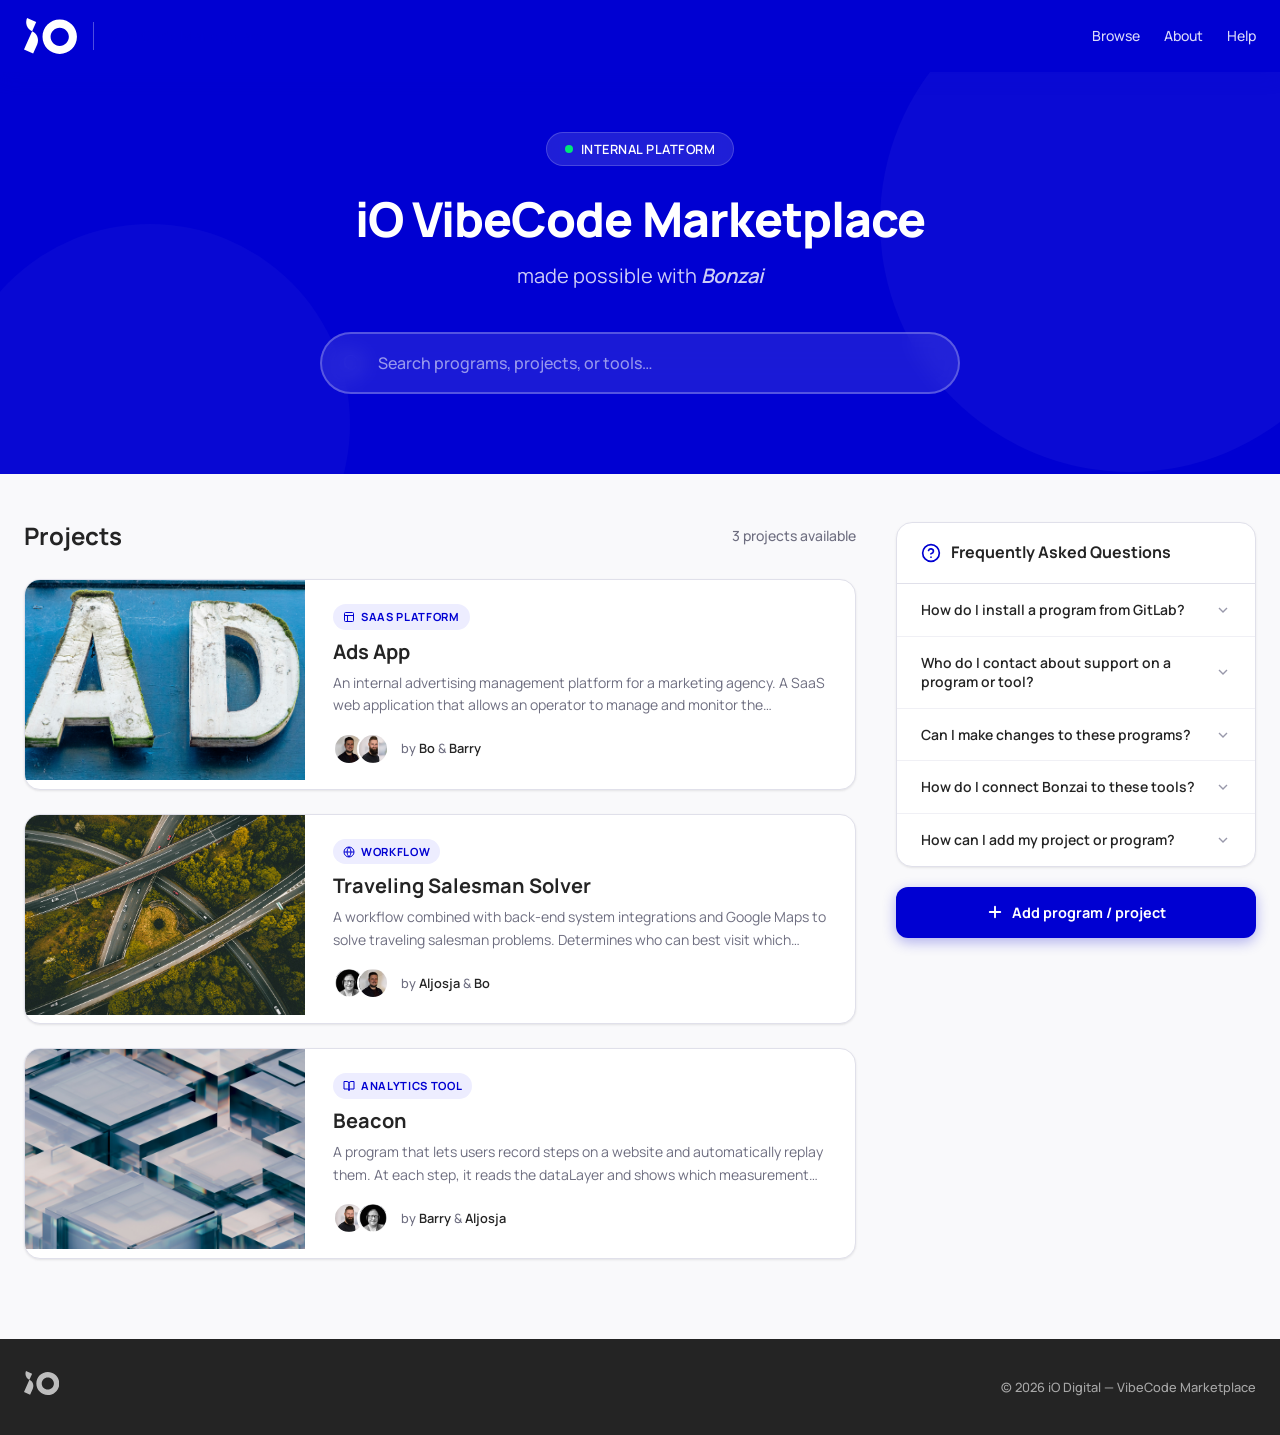
==== index.html @ 41b65e2f "Initial commit: iO VibeCode Marketplace static site Includes overview page (index.html), 3 detail pa" ====
<!DOCTYPE html>
<html lang="en">
<head>
    <meta charset="UTF-8">
    <meta name="viewport" content="width=device-width, initial-scale=1.0">
    <title>iO VibeCode Marketplace</title>
    <link rel="stylesheet" href="css/styles.css">
    <link rel="icon" type="image/svg+xml" href="brand assets/iO_Avatar.svg">
</head>
<body>

<!-- HEADER -->
<header class="site-header">
    <div class="container">
        <a href="index.html" class="header-logo">
            <svg xmlns="http://www.w3.org/2000/svg" viewBox="0 0 881 599" fill="#fff">
                <path d="M135.15,219.96h0L0,523.52l152.19,67.76,67.39-151.37c37.42-84.05-.38-182.53-84.43-219.96Z"/>
                <path d="M50.68,0c-37.42,84.05.38,182.53,84.43,219.96l67.76-152.19L50.68,0Z"/>
                <path d="M594.5,26c-158.22,0-286.5,128.27-286.5,286.5s128.28,286.5,286.5,286.5,286.5-128.27,286.5-286.5S752.73,26,594.5,26ZM594.5,464.51c-83.95,0-152.01-68.06-152.01-152.01s68.05-152.02,152.01-152.02,152.01,68.07,152.01,152.02-68.05,152.01-152.01,152.01Z"/>
            </svg>
            <span class="logo-divider"></span>
            <span class="logo-text">VibeCode Marketplace</span>
        </a>
        <nav class="header-nav">
            <a href="index.html">Browse</a>
            <a href="#">About</a>
            <a href="#">Help</a>
        </nav>
    </div>
</header>

<!-- HERO -->
<section class="hero">
    <div class="container">
        <div class="hero-badge">
            <span class="badge-dot"></span>
            Internal Platform
        </div>
        <h1>iO VibeCode Marketplace</h1>
        <p class="subtitle">made possible with <em>Bonzai</em></p>
        <div class="search-wrapper">
            <svg class="search-icon" viewBox="0 0 24 24" fill="none" stroke="currentColor" stroke-width="2" stroke-linecap="round" stroke-linejoin="round">
                <circle cx="11" cy="11" r="8"/>
                <line x1="21" y1="21" x2="16.65" y2="16.65"/>
            </svg>
            <input type="text" class="search-bar" id="searchInput" placeholder="Search programs, projects, or tools…">
        </div>
    </div>
</section>

<!-- MAIN CONTENT -->
<main class="main-content">
    <div class="container">
        <div class="content-layout">

            <!-- LEFT: Projects -->
            <div class="projects-area">
                <div class="section-header">
                    <h2>Projects</h2>
                    <span class="project-count">3 projects available</span>
                </div>

                <div class="projects-grid" id="projectsGrid">

                    <!-- Card 1: Ads App -->
                    <a href="ads-app.html" class="project-card" data-name="Ads App" data-desc="advertising management platform SaaS">
                        <div class="card-image">
                            <img src="Images/Headers/adds_app_header.jpg" alt="Ads App header">
                        </div>
                        <div class="card-body">
                            <span class="card-tag">
                                <svg viewBox="0 0 24 24" fill="none" stroke="currentColor" stroke-width="2" width="12" height="12"><rect x="3" y="3" width="18" height="18" rx="2"/><path d="M3 9h18"/><path d="M9 21V9"/></svg>
                                SaaS Platform
                            </span>
                            <h3 class="card-title">Ads App</h3>
                            <p class="card-description">An internal advertising management platform for a marketing agency. A SaaS web application that allows an operator to manage and monitor the advertising campaigns of multiple clients from a single console.</p>
                            <div class="card-creators">
                                <div class="avatar-stack">
                                    <img class="avatar" src="Images/Personen/Bo.png" alt="Bo">
                                    <img class="avatar" src="Images/Personen/Barry.png" alt="Barry">
                                </div>
                                <div class="creator-names">by <span>Bo</span> &amp; <span>Barry</span></div>
                            </div>
                        </div>
                    </a>

                    <!-- Card 2: Traveling Salesman Solver -->
                    <a href="traveling-salesman.html" class="project-card" data-name="Traveling Salesman Solver" data-desc="route optimization Google Maps workflow">
                        <div class="card-image">
                            <img src="Images/Headers/saleman_header.jpg" alt="Traveling Salesman header">
                        </div>
                        <div class="card-body">
                            <span class="card-tag">
                                <svg viewBox="0 0 24 24" fill="none" stroke="currentColor" stroke-width="2" width="12" height="12"><circle cx="12" cy="12" r="10"/><path d="M2 12h20"/><path d="M12 2a15.3 15.3 0 0 1 4 10 15.3 15.3 0 0 1-4 10 15.3 15.3 0 0 1-4-10 15.3 15.3 0 0 1 4-10z"/></svg>
                                Workflow
                            </span>
                            <h3 class="card-title">Traveling Salesman Solver</h3>
                            <p class="card-description">A workflow combined with back-end system integrations and Google Maps to solve traveling salesman problems. Determines who can best visit which location and when.</p>
                            <div class="card-creators">
                                <div class="avatar-stack">
                                    <img class="avatar" src="Images/Personen/aljosja.jpg" alt="Aljosja">
                                    <img class="avatar" src="Images/Personen/Bo.png" alt="Bo">
                                </div>
                                <div class="creator-names">by <span>Aljosja</span> &amp; <span>Bo</span></div>
                            </div>
                        </div>
                    </a>

                    <!-- Card 3: Beacon -->
                    <a href="beacon.html" class="project-card" data-name="Beacon" data-desc="website step recorder dataLayer inspection">
                        <div class="card-image">
                            <img src="Images/Headers/nat-Qerg85B7JDI-unsplash.jpg" alt="Beacon header">
                        </div>
                        <div class="card-body">
                            <span class="card-tag">
                                <svg viewBox="0 0 24 24" fill="none" stroke="currentColor" stroke-width="2" width="12" height="12"><path d="M2 3h6a4 4 0 0 1 4 4v14a3 3 0 0 0-3-3H2z"/><path d="M22 3h-6a4 4 0 0 0-4 4v14a3 3 0 0 1 3-3h7z"/></svg>
                                Analytics Tool
                            </span>
                            <h3 class="card-title">Beacon</h3>
                            <p class="card-description">A program that lets users record steps on a website and automatically replay them. At each step, it reads the dataLayer and shows which measurement points are detected.</p>
                            <div class="card-creators">
                                <div class="avatar-stack">
                                    <img class="avatar" src="Images/Personen/Barry.png" alt="Barry">
                                    <img class="avatar" src="Images/Personen/aljosja.jpg" alt="Aljosja">
                                </div>
                                <div class="creator-names">by <span>Barry</span> &amp; <span>Aljosja</span></div>
                            </div>
                        </div>
                    </a>

                </div>
            </div>


            <!-- RIGHT: FAQ Sidebar -->
            <aside class="sidebar">
                <div class="sidebar-card">
                    <div class="sidebar-header">
                        <svg class="faq-icon" viewBox="0 0 24 24" fill="none" stroke="currentColor" stroke-width="2" stroke-linecap="round" stroke-linejoin="round">
                            <circle cx="12" cy="12" r="10"/>
                            <path d="M9.09 9a3 3 0 0 1 5.83 1c0 2-3 3-3 3"/>
                            <line x1="12" y1="17" x2="12.01" y2="17"/>
                        </svg>
                        <h3>Frequently Asked Questions</h3>
                    </div>
                    <ul class="faq-list">
                        <li class="faq-item">
                            <button class="faq-question" onclick="this.parentElement.classList.toggle('open')">
                                How do I install a program from GitLab?
                                <svg class="chevron" viewBox="0 0 24 24" fill="none" stroke="currentColor" stroke-width="2"><polyline points="6 9 12 15 18 9"/></svg>
                            </button>
                            <div class="faq-answer"><div class="faq-answer-inner">Navigate to the project's GitLab repository using the link on its detail page. Follow the README instructions to clone the repo and install dependencies.</div></div>
                        </li>
                        <li class="faq-item">
                            <button class="faq-question" onclick="this.parentElement.classList.toggle('open')">
                                Who do I contact about support on a program or tool?
                                <svg class="chevron" viewBox="0 0 24 24" fill="none" stroke="currentColor" stroke-width="2"><polyline points="6 9 12 15 18 9"/></svg>
                            </button>
                            <div class="faq-answer"><div class="faq-answer-inner">Each project page has a "Contact &amp; Support" section with the name and email of the support person. Reach out to them directly.</div></div>
                        </li>
                        <li class="faq-item">
                            <button class="faq-question" onclick="this.parentElement.classList.toggle('open')">
                                Can I make changes to these programs?
                                <svg class="chevron" viewBox="0 0 24 24" fill="none" stroke="currentColor" stroke-width="2"><polyline points="6 9 12 15 18 9"/></svg>
                            </button>
                            <div class="faq-answer"><div class="faq-answer-inner">Yes! Fork the repository, make your changes, and submit a merge request. Coordinate with the project maintainer before making big modifications.</div></div>
                        </li>

                        <li class="faq-item">
                            <button class="faq-question" onclick="this.parentElement.classList.toggle('open')">
                                How do I connect Bonzai to these tools?
                                <svg class="chevron" viewBox="0 0 24 24" fill="none" stroke="currentColor" stroke-width="2"><polyline points="6 9 12 15 18 9"/></svg>
                            </button>
                            <div class="faq-answer"><div class="faq-answer-inner">Check the project's detail page for Bonzai integration instructions. Use the Bonzai API with your iO credentials — see the internal wiki for setup guides.</div></div>
                        </li>
                        <li class="faq-item">
                            <button class="faq-question" onclick="this.parentElement.classList.toggle('open')">
                                How can I add my project or program?
                                <svg class="chevron" viewBox="0 0 24 24" fill="none" stroke="currentColor" stroke-width="2"><polyline points="6 9 12 15 18 9"/></svg>
                            </button>
                            <div class="faq-answer"><div class="faq-answer-inner">Click the "Add program / project" button and fill out the submission form with a project name, description, header image, GitLab link, and contact info.</div></div>
                        </li>
                    </ul>
                </div>
                <div class="sidebar-cta">
                    <button class="btn-primary" onclick="openModal()">
                        <svg viewBox="0 0 24 24" fill="none" stroke="currentColor" stroke-width="2.5" stroke-linecap="round"><line x1="12" y1="5" x2="12" y2="19"/><line x1="5" y1="12" x2="19" y2="12"/></svg>
                        Add program / project
                    </button>
                </div>
            </aside>

        </div>
    </div>
</main>

<!-- ADD PROJECT MODAL -->
<div class="modal-overlay" id="addProjectModal">
    <div class="modal-container">
        <div class="modal-header">
            <h2>
                <svg viewBox="0 0 24 24" fill="none" stroke="currentColor" stroke-width="2" stroke-linecap="round"><line x1="12" y1="5" x2="12" y2="19"/><line x1="5" y1="12" x2="19" y2="12"/></svg>
                Add program / project
            </h2>
            <button class="modal-close" onclick="closeModal()">
                <svg viewBox="0 0 24 24" fill="none" stroke="currentColor" stroke-width="2"><line x1="18" y1="6" x2="6" y2="18"/><line x1="6" y1="6" x2="18" y2="18"/></svg>
            </button>
        </div>
        <div class="modal-body">
            <form id="addProjectForm" novalidate>
                <div class="form-group">
                    <label class="form-label" for="projectName">Program / project name <span class="required">*</span></label>
                    <input type="text" class="form-input" id="projectName" placeholder="e.g. Ads App" required>
                </div>
                <div class="form-group">
                    <label class="form-label" for="projectType">What describes your project best? <span class="required">*</span></label>
                    <select class="form-select" id="projectType" required>
                        <option value="" disabled selected>Select a category…</option>
                        <option value="software">Software</option>
                        <option value="workflow">Workflow</option>
                        <option value="autonomous-agent">Autonomous Agent</option>
                        <option value="browser-extension">Browser Extension</option>
                        <option value="api-integration">API / Integration</option>
                        <option value="data-pipeline">Data Pipeline</option>
                        <option value="dashboard">Dashboard / Reporting Tool</option>
                        <option value="devops-tool">DevOps Tool</option>
                        <option value="internal-library">Internal Library / SDK</option>
                        <option value="other">Other</option>
                    </select>
                </div>
                <div class="form-group">
                    <label class="form-label" for="bannerUrl">Banner image URL</label>
                    <input type="url" class="form-input" id="bannerUrl" placeholder="https://unsplash.com/photos/… or direct image URL" oninput="previewBanner(this.value)">
                    <span class="form-hint">Paste an Unsplash link or a direct image URL for your project header</span>
                    <div class="banner-preview" id="bannerPreview"><img id="bannerPreviewImg" src="" alt="Banner preview"></div>
                </div>
                <div class="form-group">
                    <label class="form-label" for="shortDesc">Short description <span class="required">*</span></label>
                    <textarea class="form-textarea" id="shortDesc" rows="3" placeholder="Briefly describe what your project does…" required></textarea>
                </div>
                <div class="form-group">
                    <label class="form-label" for="audience">Who is this for?</label>
                    <textarea class="form-textarea" id="audience" rows="2" placeholder="Describe the target audience or team…"></textarea>
                </div>
                <div class="form-group">
                    <label class="form-label" for="dependencies">Dependencies &amp; Requirements</label>
                    <textarea class="form-textarea" id="dependencies" rows="2" placeholder="e.g. Node.js 18+, Docker, Google Ads API key…"></textarea>
                </div>
                <div class="form-row">
                    <div class="form-group">
                        <label class="form-label" for="contactName">Contact person <span class="required">*</span></label>
                        <input type="text" class="form-input" id="contactName" placeholder="Full name" required>
                    </div>
                    <div class="form-group">
                        <label class="form-label" for="contactEmail">Contact email <span class="required">*</span></label>
                        <input type="email" class="form-input" id="contactEmail" placeholder="name@iodigital.com" required>
                    </div>
                </div>
                <div class="form-group">
                    <label class="form-label" for="gitlabUrl">Link to GitLab</label>
                    <input type="url" class="form-input" id="gitlabUrl" placeholder="https://gitlab.io.nl/…">
                </div>
                <div class="form-group">
                    <label class="form-label">Project folder (.zip)</label>
                    <div class="file-upload-area" id="fileUploadArea">
                        <svg class="upload-icon" viewBox="0 0 24 24" fill="none" stroke="currentColor" stroke-width="2"><path d="M21 15v4a2 2 0 0 1-2 2H5a2 2 0 0 1-2-2v-4"/><polyline points="17 8 12 3 7 8"/><line x1="12" y1="3" x2="12" y2="15"/></svg>
                        <div class="upload-text"><span>Click to upload</span> or drag and drop</div>
                        <div class="file-name" id="fileName"></div>
                        <input type="file" accept=".zip" id="projectZip" onchange="handleFileSelect(this)">
                    </div>
                    <span class="form-hint">Upload a .zip archive of your project files</span>
                </div>
                <div class="form-footer">
                    <button type="button" class="btn-secondary" onclick="closeModal()">Cancel</button>
                    <button type="submit" class="btn-primary btn-submit">
                        <svg viewBox="0 0 24 24" fill="none" stroke="currentColor" stroke-width="2.5" width="18" height="18"><polyline points="20 6 9 17 4 12"/></svg>
                        Submit project
                    </button>
                </div>
            </form>
            <div class="form-success" id="formSuccess">
                <div class="success-icon">
                    <svg viewBox="0 0 24 24" fill="none" stroke="currentColor" stroke-width="2"><polyline points="20 6 9 17 4 12"/></svg>
                </div>
                <h3>Project submitted!</h3>
                <p>Your project has been received and will be reviewed by the marketplace admins. You'll receive a confirmation email shortly.</p>
            </div>
        </div>
    </div>
</div>

<!-- FOOTER -->
<footer class="site-footer">
    <div class="container">
        <div class="footer-logo">
            <svg xmlns="http://www.w3.org/2000/svg" viewBox="0 0 881 599" fill="#fff">
                <path d="M135.15,219.96h0L0,523.52l152.19,67.76,67.39-151.37c37.42-84.05-.38-182.53-84.43-219.96Z"/>
                <path d="M50.68,0c-37.42,84.05.38,182.53,84.43,219.96l67.76-152.19L50.68,0Z"/>
                <path d="M594.5,26c-158.22,0-286.5,128.27-286.5,286.5s128.28,286.5,286.5,286.5,286.5-128.27,286.5-286.5S752.73,26,594.5,26ZM594.5,464.51c-83.95,0-152.01-68.06-152.01-152.01s68.05-152.02,152.01-152.02,152.01,68.07,152.01,152.02-68.05,152.01-152.01,152.01Z"/>
            </svg>
        </div>
        <span class="footer-text">&copy; 2026 iO Digital — VibeCode Marketplace</span>
    </div>
</footer>

<script>
/* Search filter */
document.getElementById('searchInput').addEventListener('input', function() {
    var q = this.value.toLowerCase().trim();
    var cards = document.querySelectorAll('.project-card');
    var v = 0;
    cards.forEach(function(c) {
        var match = !q || c.textContent.toLowerCase().includes(q);
        c.style.display = match ? '' : 'none';
        if (match) v++;
    });
    document.querySelector('.project-count').textContent = v + ' project' + (v !== 1 ? 's' : '') + ' available';
});

/* Modal */
var modal = document.getElementById('addProjectModal');
var form = document.getElementById('addProjectForm');
var success = document.getElementById('formSuccess');

function openModal() {
    modal.classList.add('active');
    document.body.style.overflow = 'hidden';
    form.style.display = '';
    success.classList.remove('visible');
    form.reset();
    document.getElementById('bannerPreview').classList.remove('visible');
    document.getElementById('fileName').textContent = '';
    document.getElementById('fileUploadArea').classList.remove('has-file');
    document.querySelectorAll('.invalid').forEach(function(el) { el.classList.remove('invalid'); });
}

function closeModal() {
    modal.classList.remove('active');
    document.body.style.overflow = '';
}

/* Close on backdrop click */
modal.addEventListener('click', function(e) {
    if (e.target === modal) closeModal();
});

/* Close on Escape */
document.addEventListener('keydown', function(e) {
    if (e.key === 'Escape' && modal.classList.contains('active')) closeModal();
});

/* Banner preview */
function previewBanner(url) {
    var preview = document.getElementById('bannerPreview');
    var img = document.getElementById('bannerPreviewImg');
    if (url && (url.startsWith('http://') || url.startsWith('https://'))) {
        img.src = url;
        img.onload = function() { preview.classList.add('visible'); };
        img.onerror = function() { preview.classList.remove('visible'); };
    } else {
        preview.classList.remove('visible');
    }
}

/* File upload */
function handleFileSelect(input) {
    var area = document.getElementById('fileUploadArea');
    var nameEl = document.getElementById('fileName');
    if (input.files && input.files[0]) {
        area.classList.add('has-file');
        nameEl.textContent = input.files[0].name;
    } else {
        area.classList.remove('has-file');
        nameEl.textContent = '';
    }
}

/* Form submit */
form.addEventListener('submit', function(e) {
    e.preventDefault();
    var required = form.querySelectorAll('[required]');
    var valid = true;
    required.forEach(function(el) {
        el.classList.remove('invalid');
        if (!el.value.trim()) { el.classList.add('invalid'); valid = false; }
    });
    if (!valid) {
        form.querySelector('.invalid').focus();
        return;
    }
    form.style.display = 'none';
    success.classList.add('visible');
});
</script>
</body>
</html>
---- css/styles.css ----
/* ============================================
   iO VibeCode Marketplace — Shared Styles
   Brand: iO digital
   Font: Manrope (Google Fonts CDN)
   Colors: #0000d2 (blue), #242424 (black),
           #e1cfbf (beige), #ffffff (white)
   ============================================ */

@import url('https://fonts.googleapis.com/css2?family=Manrope:wght@300;400;500;600;700;800&display=swap');

:root {
    --io-blue: #0000d2;
    --io-blue-dark: #0000a3;
    --io-blue-light: #ededff;
    --io-black: #242424;
    --io-beige: #e1cfbf;
    --io-white: #ffffff;
    --io-gray-50: #f9f9fb;
    --io-gray-100: #f0f0f5;
    --io-gray-200: #e0e0ea;
    --io-gray-300: #c8c8d4;
    --io-gray-400: #9898aa;
    --io-gray-500: #6e6e80;
    --io-gray-600: #4a4a5a;
    --radius-sm: 8px;
    --radius-md: 12px;
    --radius-lg: 16px;
    --radius-xl: 24px;
    --shadow-sm: 0 1px 3px rgba(0,0,0,.06), 0 1px 2px rgba(0,0,0,.04);
    --shadow-md: 0 4px 12px rgba(0,0,0,.08);
    --shadow-lg: 0 10px 30px rgba(0,0,0,.1);
    --shadow-xl: 0 20px 50px rgba(0,0,0,.12);
    --transition: .25s cubic-bezier(.4,0,.2,1);
}

*,*::before,*::after { box-sizing: border-box; margin: 0; padding: 0; }
html { font-size: 16px; scroll-behavior: smooth; }
body {
    font-family: 'Manrope', system-ui, -apple-system, sans-serif;
    color: var(--io-black);
    background: var(--io-gray-50);
    line-height: 1.6;
    -webkit-font-smoothing: antialiased;
}
a { color: var(--io-blue); text-decoration: none; transition: color var(--transition); }
a:hover { color: var(--io-blue-dark); }
img { max-width: 100%; height: auto; display: block; }
h1,h2,h3,h4,h5,h6 { line-height: 1.2; font-weight: 700; }
.container { max-width: 1320px; margin: 0 auto; padding: 0 24px; }

/* HEADER */
.site-header { background: var(--io-blue); color: var(--io-white); position: sticky; top: 0; z-index: 100; box-shadow: 0 2px 20px rgba(0,0,210,.2); }
.site-header .container { display: flex; align-items: center; justify-content: space-between; height: 72px; }
.header-logo { display: flex; align-items: center; gap: 16px; }
.header-logo svg { height: 36px; width: auto; }
.header-logo .logo-divider { width: 1px; height: 28px; background: rgba(255,255,255,.3); }
.header-logo .logo-text { font-size: .875rem; font-weight: 600; letter-spacing: .02em; opacity: .9; }
.header-nav { display: flex; align-items: center; gap: 24px; }
.header-nav a { color: var(--io-white); font-size: .875rem; font-weight: 500; opacity: .85; transition: opacity var(--transition); }
.header-nav a:hover { opacity: 1; color: var(--io-white); }

/* HERO */
.hero { background: var(--io-blue); color: var(--io-white); padding: 60px 0 80px; position: relative; overflow: hidden; }
.hero::before { content:''; position: absolute; top:-100px; right:-100px; width:500px; height:500px; border-radius:50%; background:rgba(255,255,255,.04); pointer-events:none; }
.hero::after { content:''; position: absolute; bottom:-150px; left:-50px; width:400px; height:400px; border-radius:50%; background:rgba(255,255,255,.03); pointer-events:none; }
.hero .container { position: relative; z-index: 1; text-align: center; }
.hero-badge { display:inline-flex; align-items:center; gap:8px; background:rgba(255,255,255,.12); border:1px solid rgba(255,255,255,.18); border-radius:100px; padding:6px 18px; font-size:.8rem; font-weight:600; letter-spacing:.04em; text-transform:uppercase; margin-bottom:24px; backdrop-filter:blur(8px); }
.hero-badge .badge-dot { width:8px; height:8px; border-radius:50%; background:#00e676; animation:pulse-dot 2s infinite; }
@keyframes pulse-dot { 0%,100%{opacity:1;} 50%{opacity:.4;} }
.hero h1 { font-size: 3rem; font-weight: 800; letter-spacing: -.02em; margin-bottom: 12px; }
.hero .subtitle { font-size: 1.25rem; font-weight: 400; opacity: .8; margin-bottom: 40px; }
.hero .subtitle em { font-style: italic; font-weight: 600; opacity: 1; }

/* SEARCH */
.search-wrapper { max-width: 640px; margin: 0 auto; position: relative; }
.search-bar { width:100%; padding:18px 24px 18px 56px; border:2px solid rgba(255,255,255,.25); border-radius:100px; background:rgba(255,255,255,.1); backdrop-filter:blur(12px); color:var(--io-white); font-family:inherit; font-size:1rem; font-weight:500; outline:none; transition:all var(--transition); }
.search-bar::placeholder { color: rgba(255,255,255,.55); }
.search-bar:focus { background:rgba(255,255,255,.18); border-color:rgba(255,255,255,.5); box-shadow:0 0 0 4px rgba(255,255,255,.1); }
.search-icon { position:absolute; left:22px; top:50%; transform:translateY(-50%); width:20px; height:20px; color:rgba(255,255,255,.55); pointer-events:none; }

/* MAIN LAYOUT */
.main-content { padding: 48px 0 80px; }
.content-layout { display: grid; grid-template-columns: 1fr 360px; gap: 40px; align-items: start; }
.section-header { display:flex; align-items:center; justify-content:space-between; margin-bottom:28px; }
.section-header h2 { font-size:1.5rem; font-weight:700; color:var(--io-black); }
.section-header .project-count { font-size:.875rem; color:var(--io-gray-500); font-weight:500; }


/* PROJECT CARDS */
.projects-grid { display: grid; grid-template-columns: 1fr; gap: 24px; }
.project-card { background:var(--io-white); border-radius:var(--radius-lg); overflow:hidden; box-shadow:var(--shadow-sm); border:1px solid var(--io-gray-200); transition:all var(--transition); display:flex; flex-direction:row; cursor:pointer; text-decoration:none; color:inherit; }
.project-card:hover { box-shadow:var(--shadow-lg); transform:translateY(-3px); border-color:var(--io-blue); color:inherit; }
.project-card .card-image { width:280px; min-width:280px; height:200px; overflow:hidden; flex-shrink:0; }
.project-card .card-image img { width:100%; height:100%; object-fit:cover; transition:transform .4s ease; }
.project-card:hover .card-image img { transform:scale(1.05); }
.project-card .card-body { padding:24px 28px; display:flex; flex-direction:column; justify-content:center; flex:1; min-width:0; }
.project-card .card-tag { display:inline-flex; align-items:center; gap:6px; font-size:.7rem; font-weight:700; text-transform:uppercase; letter-spacing:.06em; color:var(--io-blue); background:var(--io-blue-light); padding:4px 10px; border-radius:100px; width:fit-content; margin-bottom:10px; }
.project-card .card-title { font-size:1.25rem; font-weight:700; margin-bottom:8px; color:var(--io-black); }
.project-card .card-description { font-size:.875rem; color:var(--io-gray-500); line-height:1.6; margin-bottom:16px; display:-webkit-box; -webkit-line-clamp:2; -webkit-box-orient:vertical; overflow:hidden; }
.project-card .card-creators { display:flex; align-items:center; gap:12px; margin-top:auto; }
.card-creators .avatar-stack { display:flex; align-items:center; }
.card-creators .avatar-stack .avatar { width:32px; height:32px; border-radius:50%; border:2px solid var(--io-white); object-fit:cover; margin-left:-8px; }
.card-creators .avatar-stack .avatar:first-child { margin-left:0; }
.card-creators .creator-names { font-size:.8rem; color:var(--io-gray-500); font-weight:500; }
.card-creators .creator-names span { color:var(--io-black); font-weight:600; }

/* FAQ SIDEBAR */
.sidebar { position: sticky; top: 96px; }
.sidebar-card { background:var(--io-white); border-radius:var(--radius-lg); border:1px solid var(--io-gray-200); box-shadow:var(--shadow-sm); overflow:hidden; }
.sidebar-card .sidebar-header { padding:20px 24px; border-bottom:1px solid var(--io-gray-200); display:flex; align-items:center; gap:10px; }
.sidebar-card .sidebar-header h3 { font-size:1rem; font-weight:700; color:var(--io-black); }
.sidebar-card .sidebar-header .faq-icon { width:20px; height:20px; color:var(--io-blue); }
.faq-list { list-style: none; }
.faq-item { border-bottom: 1px solid var(--io-gray-100); }
.faq-item:last-child { border-bottom: none; }
.faq-question { width:100%; background:none; border:none; padding:16px 24px; text-align:left; cursor:pointer; font-family:inherit; font-size:.875rem; font-weight:600; color:var(--io-black); display:flex; align-items:center; justify-content:space-between; gap:12px; transition:background var(--transition); line-height:1.4; }
.faq-question:hover { background: var(--io-gray-50); }
.faq-question .chevron { width:16px; height:16px; flex-shrink:0; transition:transform var(--transition); color:var(--io-gray-400); }
.faq-item.open .faq-question .chevron { transform:rotate(180deg); color:var(--io-blue); }
.faq-answer { max-height:0; overflow:hidden; transition:max-height .35s ease, padding .35s ease; }
.faq-item.open .faq-answer { max-height:300px; }
.faq-answer-inner { padding:0 24px 16px; font-size:.825rem; line-height:1.7; color:var(--io-gray-500); }

/* CTA BUTTON */
.sidebar-cta { margin-top: 20px; }
.btn-primary { display:inline-flex; align-items:center; justify-content:center; gap:8px; width:100%; padding:16px 24px; background:var(--io-blue); color:var(--io-white); border:none; border-radius:var(--radius-md); font-family:inherit; font-size:.9rem; font-weight:700; cursor:pointer; transition:all var(--transition); box-shadow:0 4px 14px rgba(0,0,210,.3); }
.btn-primary:hover { background:var(--io-blue-dark); transform:translateY(-2px); box-shadow:0 6px 20px rgba(0,0,210,.4); color:var(--io-white); }
.btn-primary svg { width:18px; height:18px; }


/* DETAIL HERO */
.detail-hero { position:relative; height:380px; overflow:hidden; }
.detail-hero img { width:100%; height:100%; object-fit:cover; }
.detail-hero .hero-overlay { position:absolute; inset:0; background:linear-gradient(to top, rgba(0,0,0,.65) 0%, rgba(0,0,0,.1) 50%, transparent 100%); }
.detail-hero .hero-content { position:absolute; bottom:0; left:0; right:0; padding:40px 0; }
.detail-hero .breadcrumb { display:flex; align-items:center; gap:8px; font-size:.825rem; color:rgba(255,255,255,.7); margin-bottom:16px; }
.detail-hero .breadcrumb a { color:rgba(255,255,255,.7); transition:color var(--transition); }
.detail-hero .breadcrumb a:hover { color:var(--io-white); }
.detail-hero .breadcrumb .sep { font-size:.7rem; }
.detail-hero h1 { font-size:2.75rem; font-weight:800; color:var(--io-white); letter-spacing:-.02em; }

/* DETAIL CONTENT */
.detail-content { padding: 48px 0 80px; }
.detail-layout { display:grid; grid-template-columns:1fr 340px; gap:48px; align-items:start; }
.creators-section { display:flex; align-items:center; gap:20px; margin-bottom:36px; padding-bottom:28px; border-bottom:1px solid var(--io-gray-200); flex-wrap:wrap; }
.creators-label { font-size:.8rem; font-weight:700; text-transform:uppercase; letter-spacing:.06em; color:var(--io-gray-400); }
.creators-list { display:flex; align-items:center; gap:16px; flex-wrap:wrap; }
.creator-chip { display:flex; align-items:center; gap:10px; background:var(--io-gray-50); border:1px solid var(--io-gray-200); border-radius:100px; padding:6px 16px 6px 6px; }
.creator-chip img { width:36px; height:36px; border-radius:50%; object-fit:cover; }
.creator-chip .creator-name { font-size:.875rem; font-weight:600; color:var(--io-black); }

/* DESCRIPTION */
.description-section { margin-bottom: 36px; }
.description-section h2 { font-size:1.25rem; font-weight:700; color:var(--io-black); margin-bottom:16px; padding-bottom:10px; border-bottom:2px solid var(--io-blue); display:inline-block; }
.description-section p { font-size:.95rem; line-height:1.8; color:var(--io-gray-600); margin-bottom:16px; }
.description-section h3 { font-size:1rem; font-weight:700; color:var(--io-black); margin-top:28px; margin-bottom:12px; }
.description-section ul { list-style:none; padding:0; }
.description-section ul li { position:relative; padding-left:24px; margin-bottom:8px; font-size:.9rem; color:var(--io-gray-600); line-height:1.6; }
.description-section ul li::before { content:''; position:absolute; left:0; top:10px; width:8px; height:8px; border-radius:50%; background:var(--io-blue); }

/* DETAIL SIDEBAR */
.detail-sidebar .info-card { background:var(--io-white); border-radius:var(--radius-lg); border:1px solid var(--io-gray-200); box-shadow:var(--shadow-sm); padding:28px; margin-bottom:24px; }
.info-card h3 { font-size:1rem; font-weight:700; color:var(--io-black); margin-bottom:20px; display:flex; align-items:center; gap:8px; }
.info-card h3 svg { width:18px; height:18px; color:var(--io-blue); }
.link-list { list-style: none; }
.link-list li { margin-bottom: 12px; }
.link-list li:last-child { margin-bottom: 0; }
.link-list a { display:flex; align-items:center; gap:10px; padding:12px 16px; background:var(--io-gray-50); border:1px solid var(--io-gray-200); border-radius:var(--radius-sm); font-size:.875rem; font-weight:600; color:var(--io-black); transition:all var(--transition); }
.link-list a:hover { border-color:var(--io-blue); background:var(--io-blue-light); color:var(--io-blue); }
.link-list a svg { width:18px; height:18px; color:var(--io-blue); flex-shrink:0; }

/* CONTACT CARD */
.contact-card { display:flex; align-items:center; gap:16px; padding:16px; background:var(--io-gray-50); border:1px solid var(--io-gray-200); border-radius:var(--radius-md); }
.contact-card img { width:48px; height:48px; border-radius:50%; object-fit:cover; }
.contact-info .contact-name { font-size:.875rem; font-weight:700; color:var(--io-black); }
.contact-info .contact-role { font-size:.75rem; color:var(--io-gray-400); margin-bottom:4px; }
.contact-info .contact-email { font-size:.8rem; font-weight:600; color:var(--io-blue); }

/* FOOTER */
.site-footer { background:var(--io-black); color:rgba(255,255,255,.6); padding:32px 0; }
.site-footer .container { display:flex; align-items:center; justify-content:space-between; }
.footer-logo svg { height:24px; width:auto; opacity:.7; }
.footer-text { font-size:.8rem; font-weight:500; }

/* BACK LINK */
.back-link { display:inline-flex; align-items:center; gap:8px; font-size:.875rem; font-weight:600; color:var(--io-blue); margin-bottom:24px; transition:gap var(--transition); }
.back-link:hover { gap:12px; }
.back-link svg { width:16px; height:16px; }

/* MODAL OVERLAY */
.modal-overlay { display:none; position:fixed; inset:0; z-index:1000; background:rgba(0,0,0,.5); backdrop-filter:blur(4px); align-items:center; justify-content:center; padding:24px; }
.modal-overlay.active { display:flex; }
.modal-container { background:var(--io-white); border-radius:var(--radius-lg); box-shadow:var(--shadow-xl); width:100%; max-width:640px; max-height:calc(100vh - 48px); display:flex; flex-direction:column; animation:modalIn .3s ease; }
@keyframes modalIn { from{opacity:0;transform:translateY(20px) scale(.97);} to{opacity:1;transform:translateY(0) scale(1);} }
.modal-header { display:flex; align-items:center; justify-content:space-between; padding:24px 28px 20px; border-bottom:1px solid var(--io-gray-200); flex-shrink:0; }
.modal-header h2 { font-size:1.25rem; font-weight:700; color:var(--io-black); display:flex; align-items:center; gap:10px; }
.modal-header h2 svg { width:22px; height:22px; color:var(--io-blue); }
.modal-close { width:36px; height:36px; border:none; background:var(--io-gray-50); border-radius:50%; cursor:pointer; display:flex; align-items:center; justify-content:center; transition:all var(--transition); color:var(--io-gray-500); }
.modal-close:hover { background:var(--io-gray-200); color:var(--io-black); }
.modal-close svg { width:18px; height:18px; }
.modal-body { padding:28px; overflow-y:auto; flex:1; }
.modal-body::-webkit-scrollbar { width:6px; }
.modal-body::-webkit-scrollbar-thumb { background:var(--io-gray-300); border-radius:3px; }

/* FORM */
.form-group { margin-bottom:22px; }
.form-group:last-of-type { margin-bottom:28px; }
.form-label { display:block; font-size:.825rem; font-weight:700; color:var(--io-black); margin-bottom:6px; }
.form-label .required { color:#e53935; margin-left:2px; }
.form-hint { display:block; font-size:.75rem; color:var(--io-gray-400); margin-top:4px; font-weight:500; }
.form-input, .form-select, .form-textarea { width:100%; padding:12px 16px; border:1.5px solid var(--io-gray-200); border-radius:var(--radius-sm); background:var(--io-white); font-family:inherit; font-size:.875rem; font-weight:500; color:var(--io-black); transition:all var(--transition); outline:none; }
.form-input:focus, .form-select:focus, .form-textarea:focus { border-color:var(--io-blue); box-shadow:0 0 0 3px rgba(0,0,210,.1); }
.form-input::placeholder, .form-textarea::placeholder { color:var(--io-gray-400); }
.form-input.invalid, .form-select.invalid, .form-textarea.invalid { border-color:#e53935; box-shadow:0 0 0 3px rgba(229,57,53,.1); }
.form-select { appearance:none; background-image:url("data:image/svg+xml,%3Csvg xmlns='http://www.w3.org/2000/svg' width='16' height='16' viewBox='0 0 24 24' fill='none' stroke='%239898aa' stroke-width='2'%3E%3Cpolyline points='6 9 12 15 18 9'/%3E%3C/svg%3E"); background-repeat:no-repeat; background-position:right 14px center; padding-right:40px; cursor:pointer; }
.form-textarea { resize:vertical; min-height:80px; line-height:1.6; }
.form-row { display:grid; grid-template-columns:1fr 1fr; gap:16px; }

/* FILE UPLOAD */
.file-upload-area { position:relative; border:2px dashed var(--io-gray-300); border-radius:var(--radius-sm); padding:24px; text-align:center; cursor:pointer; transition:all var(--transition); background:var(--io-gray-50); }
.file-upload-area:hover { border-color:var(--io-blue); background:var(--io-blue-light); }
.file-upload-area.has-file { border-color:var(--io-blue); border-style:solid; background:var(--io-blue-light); }
.file-upload-area input[type="file"] { position:absolute; inset:0; opacity:0; cursor:pointer; }
.file-upload-area .upload-icon { width:28px; height:28px; color:var(--io-gray-400); margin:0 auto 8px; }
.file-upload-area.has-file .upload-icon { color:var(--io-blue); }
.file-upload-area .upload-text { font-size:.825rem; font-weight:600; color:var(--io-gray-500); }
.file-upload-area .upload-text span { color:var(--io-blue); }
.file-upload-area .file-name { font-size:.8rem; font-weight:600; color:var(--io-blue); margin-top:6px; }

/* BANNER PREVIEW */
.banner-preview { margin-top:8px; border-radius:var(--radius-sm); overflow:hidden; height:100px; background:var(--io-gray-100); display:none; border:1px solid var(--io-gray-200); }
.banner-preview.visible { display:block; }
.banner-preview img { width:100%; height:100%; object-fit:cover; }

/* FORM FOOTER */
.form-footer { display:flex; align-items:center; gap:12px; padding-top:8px; }
.btn-secondary { display:inline-flex; align-items:center; justify-content:center; padding:14px 24px; background:var(--io-gray-50); color:var(--io-gray-600); border:1.5px solid var(--io-gray-200); border-radius:var(--radius-md); font-family:inherit; font-size:.875rem; font-weight:600; cursor:pointer; transition:all var(--transition); }
.btn-secondary:hover { background:var(--io-gray-100); border-color:var(--io-gray-300); }
.btn-submit { flex:1; }

/* SUCCESS STATE */
.form-success { display:none; text-align:center; padding:40px 28px; }
.form-success.visible { display:block; }
.form-success .success-icon { width:56px; height:56px; background:var(--io-blue-light); border-radius:50%; display:flex; align-items:center; justify-content:center; margin:0 auto 20px; }
.form-success .success-icon svg { width:28px; height:28px; color:var(--io-blue); }
.form-success h3 { font-size:1.25rem; font-weight:700; color:var(--io-black); margin-bottom:8px; }
.form-success p { font-size:.875rem; color:var(--io-gray-500); line-height:1.6; }

/* RESPONSIVE */
@media (max-width:1024px) {
    .content-layout { grid-template-columns:1fr; }
    .sidebar { position:static; }
    .detail-layout { grid-template-columns:1fr; }
}
@media (max-width:768px) {
    .hero h1 { font-size:2rem; }
    .hero .subtitle { font-size:1rem; }
    .project-card { flex-direction:column; }
    .project-card .card-image { width:100%; min-width:unset; height:180px; }
    .detail-hero { height:260px; }
    .detail-hero h1 { font-size:1.75rem; }
    .site-header .container { flex-wrap:wrap; height:auto; padding-top:12px; padding-bottom:12px; gap:8px; }
    .modal-overlay { padding:0; }
    .modal-container { max-width:100%; max-height:100vh; border-radius:0; }
    .form-row { grid-template-columns:1fr; }
}
@media (max-width:480px) {
    .hero h1 { font-size:1.6rem; }
    .search-bar { padding:14px 18px 14px 48px; font-size:.9rem; }
}
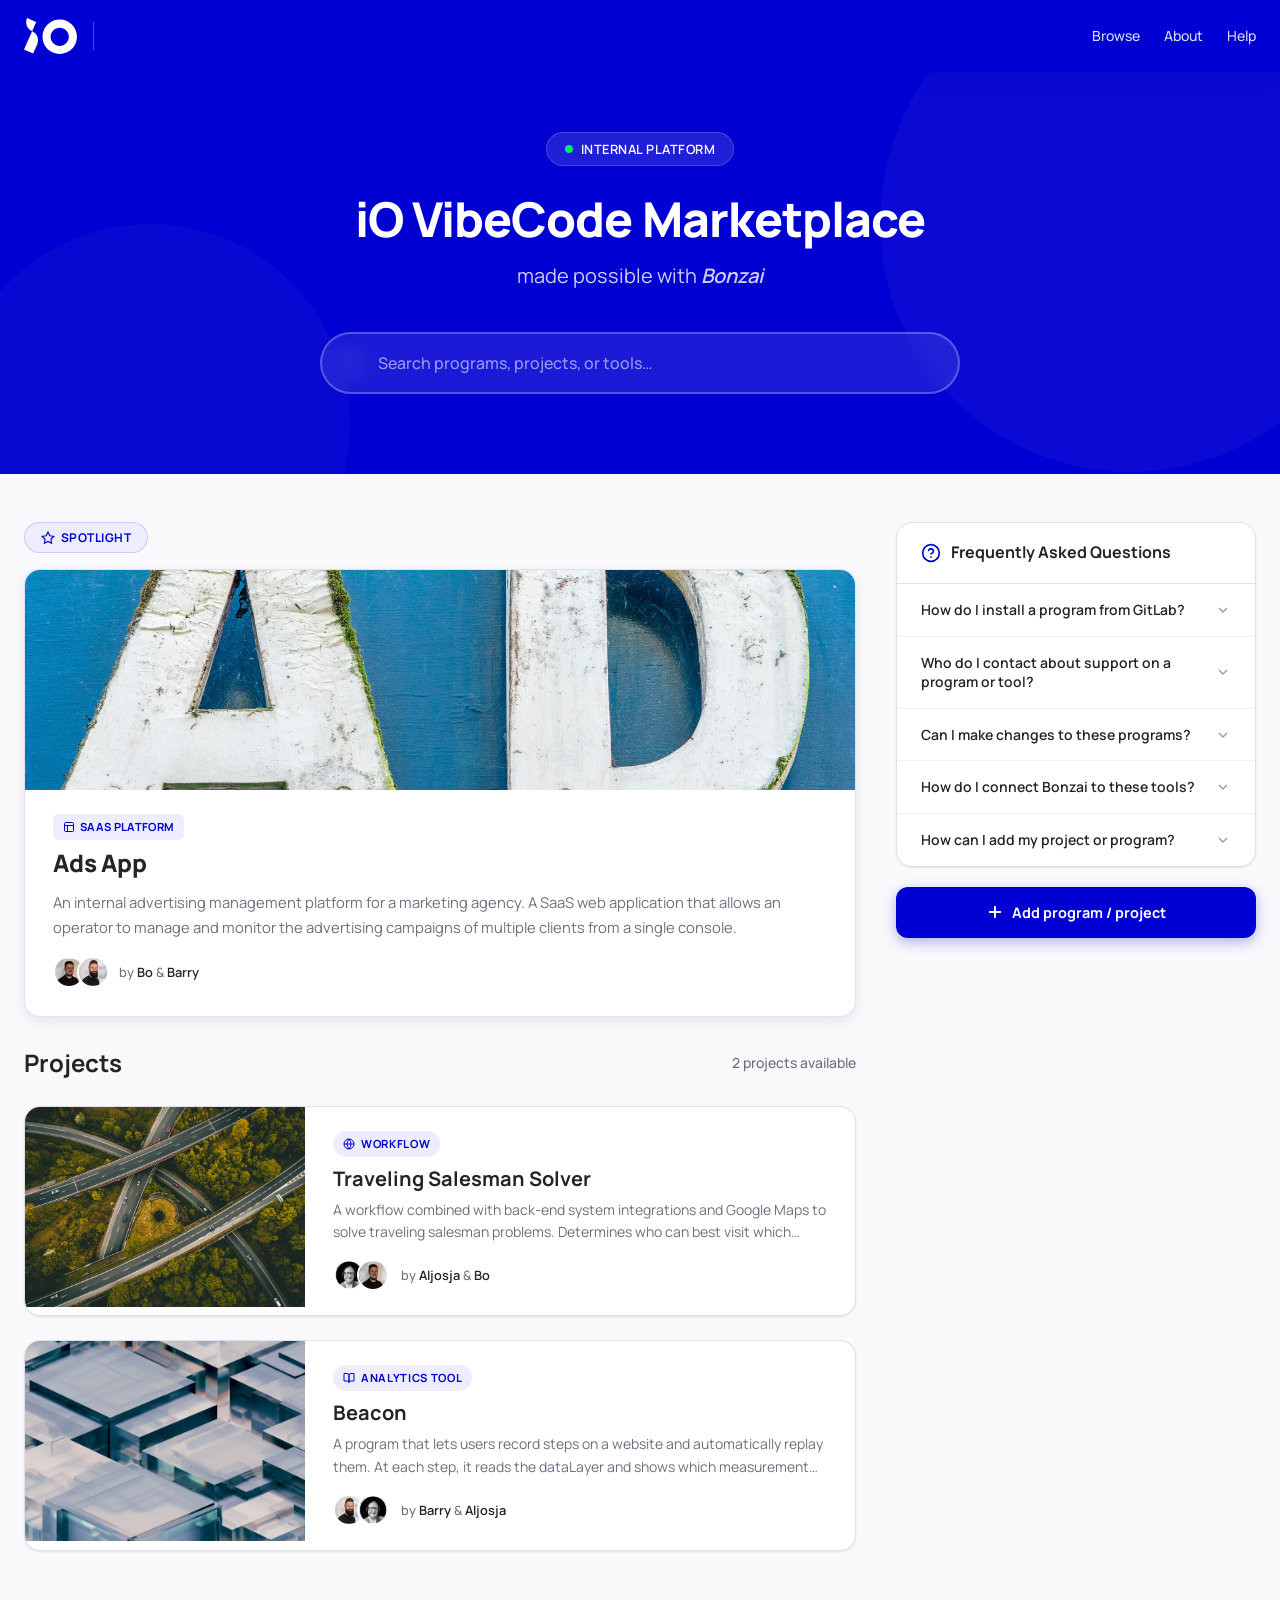
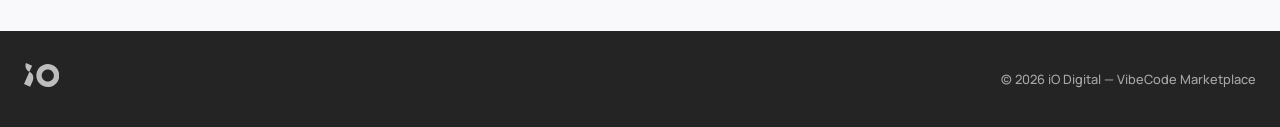
==== commit 19431c22: "Add Spotlight section featuring Ads App on index page" ====
--- a/index.html
+++ b/index.html
@@ -55,25 +55,26 @@
 
             <!-- LEFT: Projects -->
             <div class="projects-area">
-                <div class="section-header">
-                    <h2>Projects</h2>
-                    <span class="project-count">3 projects available</span>
-                </div>
-
-                <div class="projects-grid" id="projectsGrid">
-
-                    <!-- Card 1: Ads App -->
-                    <a href="ads-app.html" class="project-card" data-name="Ads App" data-desc="advertising management platform SaaS">
-                        <div class="card-image">
+
+                <!-- Spotlight -->
+                <div class="spotlight-section">
+                    <div class="spotlight-header">
+                        <span class="spotlight-badge">
+                            <svg viewBox="0 0 24 24" fill="none" stroke="currentColor" stroke-width="2" width="14" height="14"><polygon points="12 2 15.09 8.26 22 9.27 17 14.14 18.18 21.02 12 17.77 5.82 21.02 7 14.14 2 9.27 8.91 8.26 12 2"/></svg>
+                            Spotlight
+                        </span>
+                    </div>
+                    <a href="ads-app.html" class="spotlight-card project-card" data-name="Ads App" data-desc="advertising management platform SaaS">
+                        <div class="spotlight-image">
                             <img src="Images/Headers/adds_app_header.jpg" alt="Ads App header">
                         </div>
-                        <div class="card-body">
+                        <div class="spotlight-body">
                             <span class="card-tag">
                                 <svg viewBox="0 0 24 24" fill="none" stroke="currentColor" stroke-width="2" width="12" height="12"><rect x="3" y="3" width="18" height="18" rx="2"/><path d="M3 9h18"/><path d="M9 21V9"/></svg>
                                 SaaS Platform
                             </span>
-                            <h3 class="card-title">Ads App</h3>
-                            <p class="card-description">An internal advertising management platform for a marketing agency. A SaaS web application that allows an operator to manage and monitor the advertising campaigns of multiple clients from a single console.</p>
+                            <h3 class="spotlight-title">Ads App</h3>
+                            <p class="spotlight-description">An internal advertising management platform for a marketing agency. A SaaS web application that allows an operator to manage and monitor the advertising campaigns of multiple clients from a single console.</p>
                             <div class="card-creators">
                                 <div class="avatar-stack">
                                     <img class="avatar" src="Images/Personen/Bo.png" alt="Bo">
@@ -83,8 +84,16 @@
                             </div>
                         </div>
                     </a>
-
-                    <!-- Card 2: Traveling Salesman Solver -->
+                </div>
+
+                <div class="section-header">
+                    <h2>Projects</h2>
+                    <span class="project-count">2 projects available</span>
+                </div>
+
+                <div class="projects-grid" id="projectsGrid">
+
+                    <!-- Card 1: Traveling Salesman Solver -->
                     <a href="traveling-salesman.html" class="project-card" data-name="Traveling Salesman Solver" data-desc="route optimization Google Maps workflow">
                         <div class="card-image">
                             <img src="Images/Headers/saleman_header.jpg" alt="Traveling Salesman header">
@@ -307,13 +316,19 @@
 /* Search filter */
 document.getElementById('searchInput').addEventListener('input', function() {
     var q = this.value.toLowerCase().trim();
-    var cards = document.querySelectorAll('.project-card');
+    var cards = document.querySelectorAll('.projects-grid .project-card');
+    var spotlight = document.querySelector('.spotlight-section');
     var v = 0;
     cards.forEach(function(c) {
         var match = !q || c.textContent.toLowerCase().includes(q);
         c.style.display = match ? '' : 'none';
         if (match) v++;
     });
+    /* Show/hide spotlight based on search */
+    if (spotlight) {
+        var smatch = !q || spotlight.textContent.toLowerCase().includes(q);
+        spotlight.style.display = smatch ? '' : 'none';
+    }
     document.querySelector('.project-count').textContent = v + ' project' + (v !== 1 ? 's' : '') + ' available';
 });
 
--- a/css/styles.css
+++ b/css/styles.css
@@ -246,6 +246,22 @@
 .form-success h3 { font-size:1.25rem; font-weight:700; color:var(--io-black); margin-bottom:8px; }
 .form-success p { font-size:.875rem; color:var(--io-gray-500); line-height:1.6; }
 
+/* SPOTLIGHT */
+.spotlight-section { margin-bottom:32px; }
+.spotlight-header { margin-bottom:16px; }
+.spotlight-badge { display:inline-flex; align-items:center; gap:6px; background:var(--io-blue-light); color:var(--io-blue); border:1px solid rgba(0,0,210,.15); border-radius:100px; padding:5px 16px; font-size:.75rem; font-weight:700; letter-spacing:.04em; text-transform:uppercase; }
+.spotlight-badge svg { flex-shrink:0; }
+.spotlight-card.spotlight-card { display:block; background:var(--io-white); border-radius:var(--radius-lg); overflow:hidden; box-shadow:var(--shadow-md); border:1.5px solid rgba(0,0,210,.12); transition:all var(--transition); text-decoration:none; color:inherit; cursor:pointer; }
+.spotlight-card.spotlight-card:hover { transform:translateY(-4px); box-shadow:var(--shadow-xl); border-color:rgba(0,0,210,.25); }
+.spotlight-image { width:100%; height:220px; overflow:hidden; }
+.spotlight-image img { width:100%; height:100%; object-fit:cover; transition:transform var(--transition); }
+.spotlight-card:hover .spotlight-image img { transform:scale(1.03); }
+.spotlight-body { padding:24px 28px 28px; }
+.spotlight-title { font-size:1.5rem; font-weight:800; color:var(--io-black); margin:8px 0 12px; letter-spacing:-.01em; }
+.spotlight-description { font-size:.925rem; color:var(--io-gray-500); line-height:1.7; margin-bottom:16px; }
+.spotlight-card .card-tag { display:inline-flex; align-items:center; gap:5px; background:var(--io-blue-light); color:var(--io-blue); padding:4px 10px; border-radius:6px; font-size:.7rem; font-weight:700; text-transform:uppercase; letter-spacing:.03em; width:fit-content; margin-bottom:0; }
+.spotlight-card .card-creators { display:flex; align-items:center; gap:10px; }
+
 /* RESPONSIVE */
 @media (max-width:1024px) {
     .content-layout { grid-template-columns:1fr; }
@@ -255,6 +271,10 @@
 @media (max-width:768px) {
     .hero h1 { font-size:2rem; }
     .hero .subtitle { font-size:1rem; }
+    .spotlight-image { height:180px; }
+    .spotlight-title { font-size:1.25rem; }
+    .spotlight-description { font-size:.85rem; }
+    .spotlight-body { padding:20px 20px 24px; }
     .project-card { flex-direction:column; }
     .project-card .card-image { width:100%; min-width:unset; height:180px; }
     .detail-hero { height:260px; }
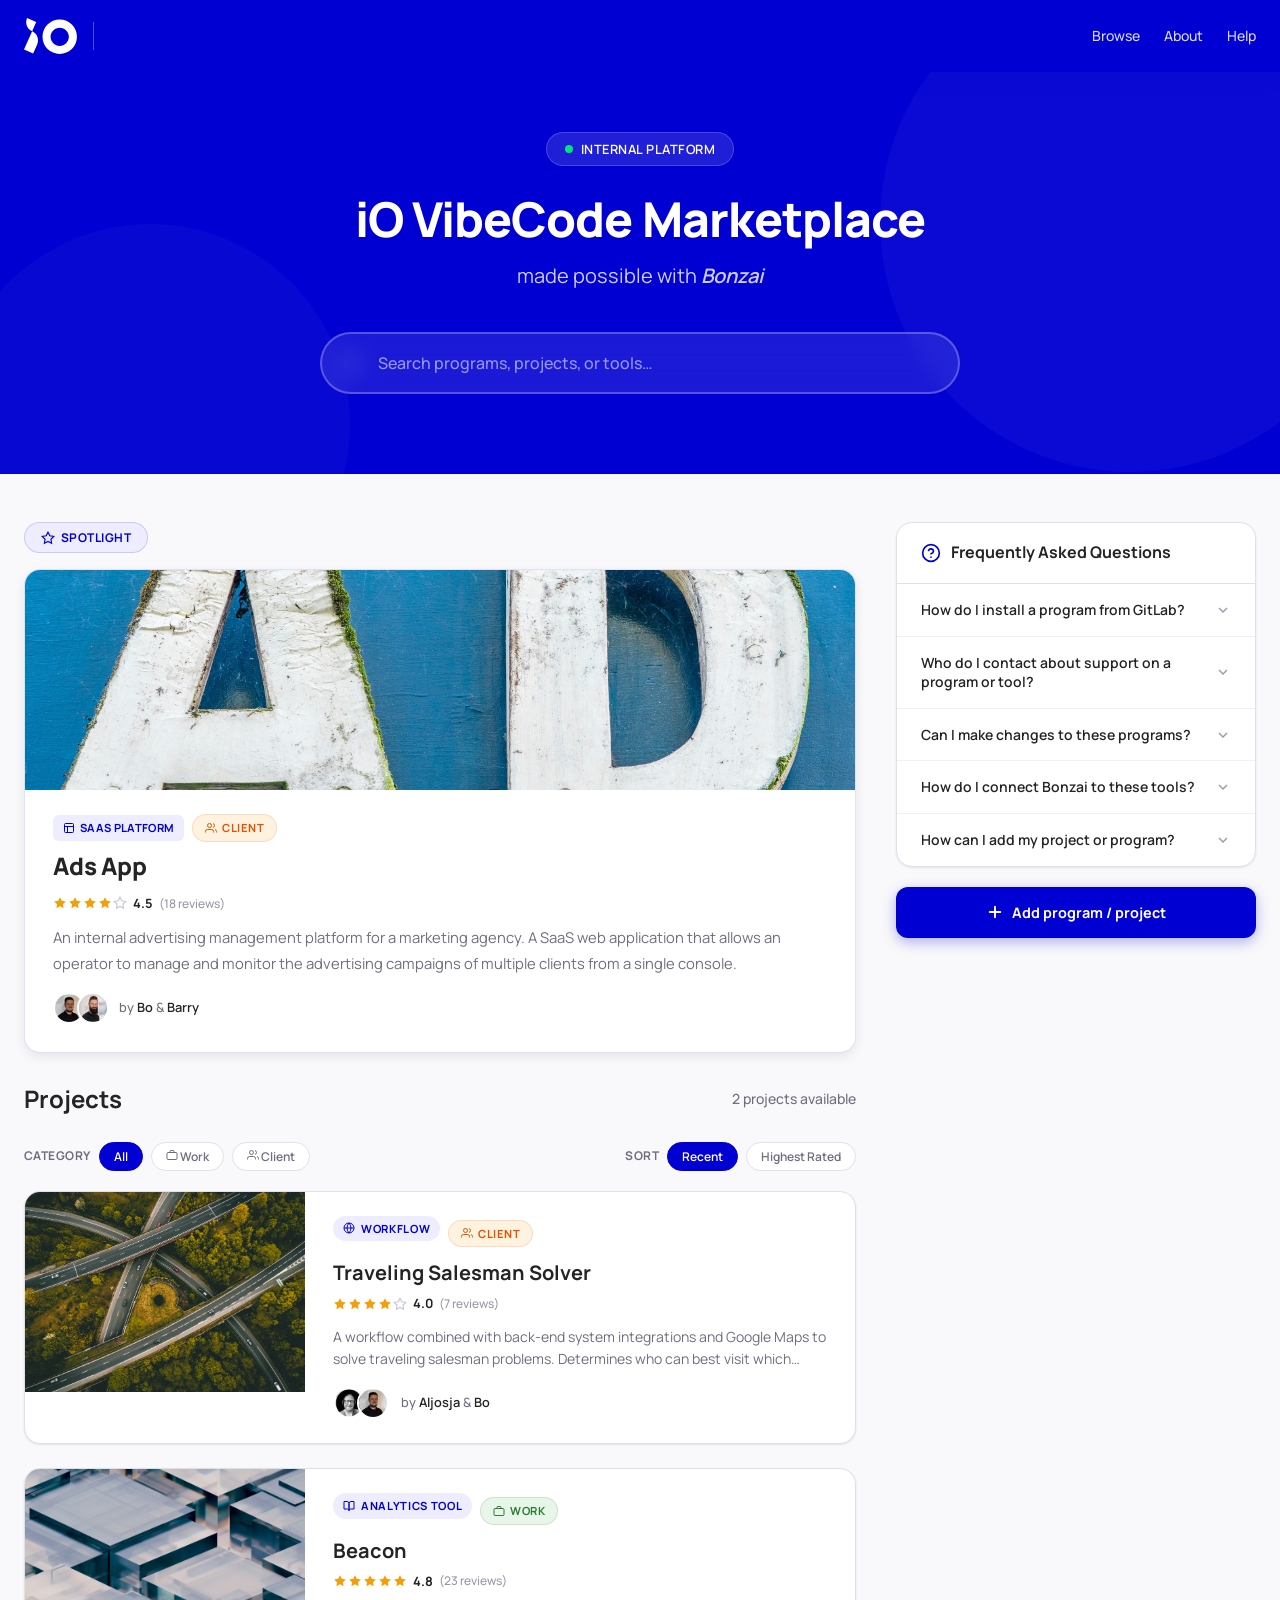
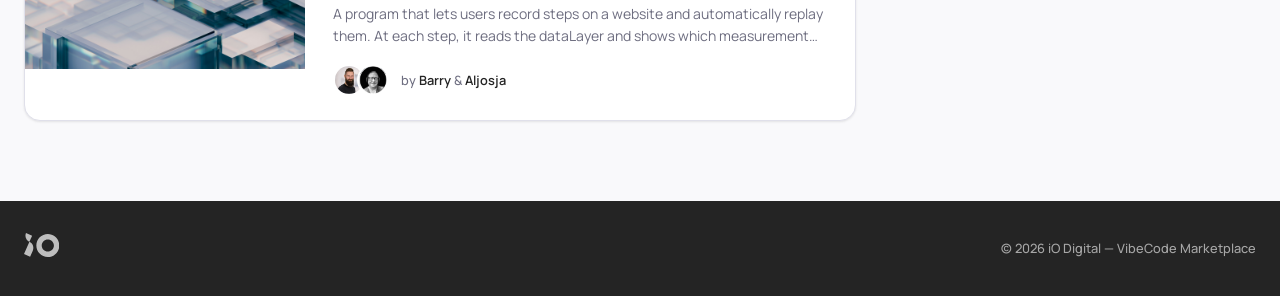
==== commit b260b0cb: "Update with feedback_loop" ====
--- a/index.html
+++ b/index.html
@@ -64,16 +64,33 @@
                             Spotlight
                         </span>
                     </div>
-                    <a href="ads-app.html" class="spotlight-card project-card" data-name="Ads App" data-desc="advertising management platform SaaS">
+                    <a href="ads-app.html" class="spotlight-card project-card" data-name="Ads App" data-desc="advertising management platform SaaS" data-category="client" data-rating="4.5" data-date="2026-06-15">
                         <div class="spotlight-image">
                             <img src="Images/Headers/adds_app_header.jpg" alt="Ads App header">
                         </div>
                         <div class="spotlight-body">
-                            <span class="card-tag">
-                                <svg viewBox="0 0 24 24" fill="none" stroke="currentColor" stroke-width="2" width="12" height="12"><rect x="3" y="3" width="18" height="18" rx="2"/><path d="M3 9h18"/><path d="M9 21V9"/></svg>
-                                SaaS Platform
-                            </span>
+                            <div class="card-tags-row">
+                                <span class="card-tag">
+                                    <svg viewBox="0 0 24 24" fill="none" stroke="currentColor" stroke-width="2" width="12" height="12"><rect x="3" y="3" width="18" height="18" rx="2"/><path d="M3 9h18"/><path d="M9 21V9"/></svg>
+                                    SaaS Platform
+                                </span>
+                                <span class="category-badge badge-client">
+                                    <svg viewBox="0 0 24 24" fill="none" stroke="currentColor" stroke-width="2"><path d="M17 21v-2a4 4 0 0 0-4-4H5a4 4 0 0 0-4 4v2"/><circle cx="9" cy="7" r="4"/><path d="M23 21v-2a4 4 0 0 0-3-3.87"/><path d="M16 3.13a4 4 0 0 1 0 7.75"/></svg>
+                                    Client
+                                </span>
+                            </div>
                             <h3 class="spotlight-title">Ads App</h3>
+                            <div class="card-rating">
+                                <div class="stars">
+                                    <svg viewBox="0 0 24 24" class="star-filled"><polygon points="12 2 15.09 8.26 22 9.27 17 14.14 18.18 21.02 12 17.77 5.82 21.02 7 14.14 2 9.27 8.91 8.26 12 2"/></svg>
+                                    <svg viewBox="0 0 24 24" class="star-filled"><polygon points="12 2 15.09 8.26 22 9.27 17 14.14 18.18 21.02 12 17.77 5.82 21.02 7 14.14 2 9.27 8.91 8.26 12 2"/></svg>
+                                    <svg viewBox="0 0 24 24" class="star-filled"><polygon points="12 2 15.09 8.26 22 9.27 17 14.14 18.18 21.02 12 17.77 5.82 21.02 7 14.14 2 9.27 8.91 8.26 12 2"/></svg>
+                                    <svg viewBox="0 0 24 24" class="star-filled"><polygon points="12 2 15.09 8.26 22 9.27 17 14.14 18.18 21.02 12 17.77 5.82 21.02 7 14.14 2 9.27 8.91 8.26 12 2"/></svg>
+                                    <svg viewBox="0 0 24 24" class="star-empty"><polygon points="12 2 15.09 8.26 22 9.27 17 14.14 18.18 21.02 12 17.77 5.82 21.02 7 14.14 2 9.27 8.91 8.26 12 2" stroke="currentColor" stroke-width="2" fill="none"/></svg>
+                                </div>
+                                <span class="rating-score">4.5</span>
+                                <span class="rating-count">(18 reviews)</span>
+                            </div>
                             <p class="spotlight-description">An internal advertising management platform for a marketing agency. A SaaS web application that allows an operator to manage and monitor the advertising campaigns of multiple clients from a single console.</p>
                             <div class="card-creators">
                                 <div class="avatar-stack">
@@ -91,19 +108,56 @@
                     <span class="project-count">2 projects available</span>
                 </div>
 
+                <div class="controls-bar">
+                    <div class="filter-group">
+                        <label>Category</label>
+                        <button class="pill-btn active" data-filter="all">All</button>
+                        <button class="pill-btn" data-filter="work">
+                            <svg viewBox="0 0 24 24" fill="none" stroke="currentColor" stroke-width="2" width="12" height="12"><rect x="2" y="7" width="20" height="14" rx="2"/><path d="M16 7V5a2 2 0 0 0-2-2h-4a2 2 0 0 0-2 2v2"/></svg>
+                            Work
+                        </button>
+                        <button class="pill-btn" data-filter="client">
+                            <svg viewBox="0 0 24 24" fill="none" stroke="currentColor" stroke-width="2" width="12" height="12"><path d="M17 21v-2a4 4 0 0 0-4-4H5a4 4 0 0 0-4 4v2"/><circle cx="9" cy="7" r="4"/><path d="M23 21v-2a4 4 0 0 0-3-3.87"/><path d="M16 3.13a4 4 0 0 1 0 7.75"/></svg>
+                            Client
+                        </button>
+                    </div>
+                    <div class="sort-group">
+                        <label>Sort</label>
+                        <button class="pill-btn active" data-sort="recent">Recent</button>
+                        <button class="pill-btn" data-sort="rating">Highest Rated</button>
+                    </div>
+                </div>
+
                 <div class="projects-grid" id="projectsGrid">
 
                     <!-- Card 1: Traveling Salesman Solver -->
-                    <a href="traveling-salesman.html" class="project-card" data-name="Traveling Salesman Solver" data-desc="route optimization Google Maps workflow">
+                    <a href="traveling-salesman.html" class="project-card" data-name="Traveling Salesman Solver" data-desc="route optimization Google Maps workflow" data-category="client" data-rating="4.0" data-date="2026-05-20">
                         <div class="card-image">
                             <img src="Images/Headers/saleman_header.jpg" alt="Traveling Salesman header">
                         </div>
                         <div class="card-body">
-                            <span class="card-tag">
-                                <svg viewBox="0 0 24 24" fill="none" stroke="currentColor" stroke-width="2" width="12" height="12"><circle cx="12" cy="12" r="10"/><path d="M2 12h20"/><path d="M12 2a15.3 15.3 0 0 1 4 10 15.3 15.3 0 0 1-4 10 15.3 15.3 0 0 1-4-10 15.3 15.3 0 0 1 4-10z"/></svg>
-                                Workflow
-                            </span>
+                            <div class="card-tags-row">
+                                <span class="card-tag">
+                                    <svg viewBox="0 0 24 24" fill="none" stroke="currentColor" stroke-width="2" width="12" height="12"><circle cx="12" cy="12" r="10"/><path d="M2 12h20"/><path d="M12 2a15.3 15.3 0 0 1 4 10 15.3 15.3 0 0 1-4 10 15.3 15.3 0 0 1-4-10 15.3 15.3 0 0 1 4-10z"/></svg>
+                                    Workflow
+                                </span>
+                                <span class="category-badge badge-client">
+                                    <svg viewBox="0 0 24 24" fill="none" stroke="currentColor" stroke-width="2"><path d="M17 21v-2a4 4 0 0 0-4-4H5a4 4 0 0 0-4 4v2"/><circle cx="9" cy="7" r="4"/><path d="M23 21v-2a4 4 0 0 0-3-3.87"/><path d="M16 3.13a4 4 0 0 1 0 7.75"/></svg>
+                                    Client
+                                </span>
+                            </div>
                             <h3 class="card-title">Traveling Salesman Solver</h3>
+                            <div class="card-rating">
+                                <div class="stars">
+                                    <svg viewBox="0 0 24 24" class="star-filled"><polygon points="12 2 15.09 8.26 22 9.27 17 14.14 18.18 21.02 12 17.77 5.82 21.02 7 14.14 2 9.27 8.91 8.26 12 2"/></svg>
+                                    <svg viewBox="0 0 24 24" class="star-filled"><polygon points="12 2 15.09 8.26 22 9.27 17 14.14 18.18 21.02 12 17.77 5.82 21.02 7 14.14 2 9.27 8.91 8.26 12 2"/></svg>
+                                    <svg viewBox="0 0 24 24" class="star-filled"><polygon points="12 2 15.09 8.26 22 9.27 17 14.14 18.18 21.02 12 17.77 5.82 21.02 7 14.14 2 9.27 8.91 8.26 12 2"/></svg>
+                                    <svg viewBox="0 0 24 24" class="star-filled"><polygon points="12 2 15.09 8.26 22 9.27 17 14.14 18.18 21.02 12 17.77 5.82 21.02 7 14.14 2 9.27 8.91 8.26 12 2"/></svg>
+                                    <svg viewBox="0 0 24 24" class="star-empty"><polygon points="12 2 15.09 8.26 22 9.27 17 14.14 18.18 21.02 12 17.77 5.82 21.02 7 14.14 2 9.27 8.91 8.26 12 2" stroke="currentColor" stroke-width="2" fill="none"/></svg>
+                                </div>
+                                <span class="rating-score">4.0</span>
+                                <span class="rating-count">(7 reviews)</span>
+                            </div>
                             <p class="card-description">A workflow combined with back-end system integrations and Google Maps to solve traveling salesman problems. Determines who can best visit which location and when.</p>
                             <div class="card-creators">
                                 <div class="avatar-stack">
@@ -116,16 +170,33 @@
                     </a>
 
                     <!-- Card 3: Beacon -->
-                    <a href="beacon.html" class="project-card" data-name="Beacon" data-desc="website step recorder dataLayer inspection">
+                    <a href="beacon.html" class="project-card" data-name="Beacon" data-desc="website step recorder dataLayer inspection" data-category="work" data-rating="4.8" data-date="2026-07-02">
                         <div class="card-image">
                             <img src="Images/Headers/nat-Qerg85B7JDI-unsplash.jpg" alt="Beacon header">
                         </div>
                         <div class="card-body">
-                            <span class="card-tag">
-                                <svg viewBox="0 0 24 24" fill="none" stroke="currentColor" stroke-width="2" width="12" height="12"><path d="M2 3h6a4 4 0 0 1 4 4v14a3 3 0 0 0-3-3H2z"/><path d="M22 3h-6a4 4 0 0 0-4 4v14a3 3 0 0 1 3-3h7z"/></svg>
-                                Analytics Tool
-                            </span>
+                            <div class="card-tags-row">
+                                <span class="card-tag">
+                                    <svg viewBox="0 0 24 24" fill="none" stroke="currentColor" stroke-width="2" width="12" height="12"><path d="M2 3h6a4 4 0 0 1 4 4v14a3 3 0 0 0-3-3H2z"/><path d="M22 3h-6a4 4 0 0 0-4 4v14a3 3 0 0 1 3-3h7z"/></svg>
+                                    Analytics Tool
+                                </span>
+                                <span class="category-badge badge-work">
+                                    <svg viewBox="0 0 24 24" fill="none" stroke="currentColor" stroke-width="2"><rect x="2" y="7" width="20" height="14" rx="2"/><path d="M16 7V5a2 2 0 0 0-2-2h-4a2 2 0 0 0-2 2v2"/></svg>
+                                    Work
+                                </span>
+                            </div>
                             <h3 class="card-title">Beacon</h3>
+                            <div class="card-rating">
+                                <div class="stars">
+                                    <svg viewBox="0 0 24 24" class="star-filled"><polygon points="12 2 15.09 8.26 22 9.27 17 14.14 18.18 21.02 12 17.77 5.82 21.02 7 14.14 2 9.27 8.91 8.26 12 2"/></svg>
+                                    <svg viewBox="0 0 24 24" class="star-filled"><polygon points="12 2 15.09 8.26 22 9.27 17 14.14 18.18 21.02 12 17.77 5.82 21.02 7 14.14 2 9.27 8.91 8.26 12 2"/></svg>
+                                    <svg viewBox="0 0 24 24" class="star-filled"><polygon points="12 2 15.09 8.26 22 9.27 17 14.14 18.18 21.02 12 17.77 5.82 21.02 7 14.14 2 9.27 8.91 8.26 12 2"/></svg>
+                                    <svg viewBox="0 0 24 24" class="star-filled"><polygon points="12 2 15.09 8.26 22 9.27 17 14.14 18.18 21.02 12 17.77 5.82 21.02 7 14.14 2 9.27 8.91 8.26 12 2"/></svg>
+                                    <svg viewBox="0 0 24 24" class="star-filled"><polygon points="12 2 15.09 8.26 22 9.27 17 14.14 18.18 21.02 12 17.77 5.82 21.02 7 14.14 2 9.27 8.91 8.26 12 2"/></svg>
+                                </div>
+                                <span class="rating-score">4.8</span>
+                                <span class="rating-count">(23 reviews)</span>
+                            </div>
                             <p class="card-description">A program that lets users record steps on a website and automatically replay them. At each step, it reads the dataLayer and shows which measurement points are detected.</p>
                             <div class="card-creators">
                                 <div class="avatar-stack">
@@ -313,23 +384,66 @@
 </footer>
 
 <script>
-/* Search filter */
-document.getElementById('searchInput').addEventListener('input', function() {
-    var q = this.value.toLowerCase().trim();
-    var cards = document.querySelectorAll('.projects-grid .project-card');
+/* ---- Filter / Sort / Search combined logic ---- */
+var activeFilter = 'all';
+var activeSort = 'recent';
+
+function applyFilters() {
+    var q = document.getElementById('searchInput').value.toLowerCase().trim();
+    var grid = document.getElementById('projectsGrid');
+    var cards = Array.from(grid.querySelectorAll('.project-card'));
     var spotlight = document.querySelector('.spotlight-section');
+    var spotlightCard = spotlight ? spotlight.querySelector('.project-card') : null;
     var v = 0;
+
+    /* Sort cards in DOM */
+    if (activeSort === 'rating') {
+        cards.sort(function(a, b) { return parseFloat(b.dataset.rating) - parseFloat(a.dataset.rating); });
+    } else {
+        cards.sort(function(a, b) { return b.dataset.date.localeCompare(a.dataset.date); });
+    }
+    cards.forEach(function(c) { grid.appendChild(c); });
+
+    /* Filter & search */
     cards.forEach(function(c) {
-        var match = !q || c.textContent.toLowerCase().includes(q);
-        c.style.display = match ? '' : 'none';
-        if (match) v++;
+        var catMatch = activeFilter === 'all' || c.dataset.category === activeFilter;
+        var searchMatch = !q || c.textContent.toLowerCase().includes(q);
+        var show = catMatch && searchMatch;
+        c.style.display = show ? '' : 'none';
+        if (show) v++;
     });
-    /* Show/hide spotlight based on search */
-    if (spotlight) {
-        var smatch = !q || spotlight.textContent.toLowerCase().includes(q);
-        spotlight.style.display = smatch ? '' : 'none';
+
+    /* Spotlight */
+    if (spotlight && spotlightCard) {
+        var sCat = activeFilter === 'all' || spotlightCard.dataset.category === activeFilter;
+        var sSearch = !q || spotlight.textContent.toLowerCase().includes(q);
+        spotlight.style.display = (sCat && sSearch) ? '' : 'none';
     }
+
     document.querySelector('.project-count').textContent = v + ' project' + (v !== 1 ? 's' : '') + ' available';
+}
+
+/* Search input */
+document.getElementById('searchInput').addEventListener('input', applyFilters);
+
+/* Category filter buttons */
+document.querySelectorAll('[data-filter]').forEach(function(btn) {
+    btn.addEventListener('click', function() {
+        document.querySelectorAll('[data-filter]').forEach(function(b) { b.classList.remove('active'); });
+        btn.classList.add('active');
+        activeFilter = btn.dataset.filter;
+        applyFilters();
+    });
+});
+
+/* Sort buttons */
+document.querySelectorAll('[data-sort]').forEach(function(btn) {
+    btn.addEventListener('click', function() {
+        document.querySelectorAll('[data-sort]').forEach(function(b) { b.classList.remove('active'); });
+        btn.classList.add('active');
+        activeSort = btn.dataset.sort;
+        applyFilters();
+    });
 });
 
 /* Modal */
--- a/css/styles.css
+++ b/css/styles.css
@@ -246,6 +246,75 @@
 .form-success h3 { font-size:1.25rem; font-weight:700; color:var(--io-black); margin-bottom:8px; }
 .form-success p { font-size:.875rem; color:var(--io-gray-500); line-height:1.6; }
 
+/* CATEGORY BADGES */
+.category-badge { display:inline-flex; align-items:center; gap:5px; padding:4px 12px; border-radius:100px; font-size:.7rem; font-weight:700; text-transform:uppercase; letter-spacing:.04em; }
+.category-badge svg { width:12px; height:12px; flex-shrink:0; }
+.category-badge.badge-work { background:#e8f5e9; color:#2e7d32; border:1px solid rgba(46,125,50,.15); }
+.category-badge.badge-client { background:#fff3e0; color:#e65100; border:1px solid rgba(230,81,0,.15); }
+.card-tags-row { display:flex; align-items:center; gap:8px; flex-wrap:wrap; margin-bottom:10px; }
+
+/* RATING (cards) */
+.card-rating { display:flex; align-items:center; gap:6px; margin-bottom:12px; }
+.stars { display:inline-flex; gap:1px; }
+.stars svg { width:14px; height:14px; }
+.stars .star-filled { color:#f59e0b; fill:#f59e0b; }
+.stars .star-empty { color:var(--io-gray-300); fill:none; }
+.rating-score { font-size:.8rem; font-weight:700; color:var(--io-black); }
+.rating-count { font-size:.75rem; color:var(--io-gray-400); font-weight:500; }
+
+/* FILTER & SORT CONTROLS */
+.controls-bar { display:flex; align-items:center; justify-content:space-between; flex-wrap:wrap; gap:12px; margin-bottom:20px; }
+.filter-group, .sort-group { display:flex; align-items:center; gap:8px; }
+.filter-group label, .sort-group label { font-size:.75rem; font-weight:700; text-transform:uppercase; letter-spacing:.04em; color:var(--io-gray-500); }
+.pill-btn { padding:5px 14px; border-radius:100px; border:1px solid var(--io-gray-200); background:var(--io-white); font-family:inherit; font-size:.75rem; font-weight:600; color:var(--io-gray-500); cursor:pointer; transition:all var(--transition); }
+.pill-btn:hover { border-color:var(--io-gray-300); color:var(--io-black); }
+.pill-btn.active { background:var(--io-blue); border-color:var(--io-blue); color:var(--io-white); }
+
+/* REVIEWS SECTION (detail pages) */
+.reviews-section { margin-top:48px; }
+.reviews-section > h2 { font-size:1.35rem; font-weight:700; color:var(--io-black); margin-bottom:20px; }
+.reviews-summary { display:flex; align-items:center; gap:12px; margin-bottom:28px; padding:20px 24px; background:var(--io-gray-50); border-radius:var(--radius-md); border:1px solid var(--io-gray-200); }
+.reviews-summary .stars svg { width:18px; height:18px; }
+.reviews-summary .summary-score { font-size:1.5rem; font-weight:800; color:var(--io-black); }
+.reviews-summary .summary-text { font-size:.875rem; color:var(--io-gray-500); }
+.review-list { display:flex; flex-direction:column; gap:16px; margin-bottom:36px; }
+.review-item { background:var(--io-white); border:1px solid var(--io-gray-200); border-radius:var(--radius-md); padding:20px 24px; }
+.review-header { display:flex; align-items:center; justify-content:space-between; margin-bottom:10px; }
+.review-header .stars svg { width:14px; height:14px; }
+.review-date { font-size:.75rem; color:var(--io-gray-400); font-weight:500; }
+.review-text { font-size:.875rem; color:var(--io-gray-600); line-height:1.7; margin-bottom:14px; }
+.review-footer { display:flex; align-items:center; gap:16px; flex-wrap:wrap; }
+.review-author { display:flex; align-items:center; gap:6px; font-size:.8rem; font-weight:600; color:var(--io-black); }
+.review-author svg { width:14px; height:14px; color:var(--io-gray-400); }
+.review-time-saved { display:flex; align-items:center; gap:5px; font-size:.75rem; font-weight:600; color:#2e7d32; background:#e8f5e9; padding:3px 10px; border-radius:100px; }
+.review-time-saved svg { width:12px; height:12px; }
+
+/* FEEDBACK FORM (detail pages) */
+.feedback-section { margin-top:36px; padding:28px; background:var(--io-white); border:1px solid var(--io-gray-200); border-radius:var(--radius-lg); }
+.feedback-section h3 { font-size:1.1rem; font-weight:700; color:var(--io-black); margin-bottom:20px; }
+.feedback-field { margin-bottom:20px; }
+.feedback-field > label { display:block; font-size:.8rem; font-weight:700; color:var(--io-gray-600); margin-bottom:8px; }
+.star-input { display:inline-flex; gap:2px; cursor:pointer; }
+.star-input svg { width:24px; height:24px; color:var(--io-gray-300); fill:none; stroke:currentColor; stroke-width:2; transition:all .15s ease; }
+.star-input svg.active { color:#f59e0b; fill:#f59e0b; }
+.star-input svg:hover { transform:scale(1.15); }
+.time-pills { display:flex; flex-wrap:wrap; gap:8px; }
+.time-pill { padding:7px 16px; border-radius:100px; border:1px solid var(--io-gray-200); background:var(--io-white); font-family:inherit; font-size:.8rem; font-weight:600; color:var(--io-gray-500); cursor:pointer; transition:all var(--transition); }
+.time-pill:hover { border-color:var(--io-gray-300); color:var(--io-black); }
+.time-pill.selected { background:#e8f5e9; border-color:#2e7d32; color:#2e7d32; }
+.feedback-textarea { width:100%; min-height:120px; padding:14px 18px; border:1.5px solid var(--io-gray-200); border-radius:var(--radius-md); font-family:inherit; font-size:.875rem; color:var(--io-black); resize:vertical; transition:border-color var(--transition); line-height:1.6; }
+.feedback-textarea:focus { outline:none; border-color:var(--io-blue); }
+.feedback-textarea::placeholder { color:var(--io-gray-400); }
+.btn-feedback { display:inline-flex; align-items:center; justify-content:center; gap:8px; padding:12px 28px; background:var(--io-blue); color:var(--io-white); border:none; border-radius:var(--radius-md); font-family:inherit; font-size:.875rem; font-weight:700; cursor:pointer; transition:all var(--transition); }
+.btn-feedback:hover { background:var(--io-blue-dark); transform:translateY(-1px); }
+.btn-feedback:disabled { opacity:.5; cursor:not-allowed; transform:none; }
+.feedback-success { display:none; text-align:center; padding:24px; }
+.feedback-success.visible { display:block; }
+.feedback-success .success-icon { width:48px; height:48px; background:var(--io-blue-light); border-radius:50%; display:flex; align-items:center; justify-content:center; margin:0 auto 16px; }
+.feedback-success .success-icon svg { width:24px; height:24px; color:var(--io-blue); }
+.feedback-success h4 { font-size:1.1rem; font-weight:700; color:var(--io-black); margin-bottom:6px; }
+.feedback-success p { font-size:.85rem; color:var(--io-gray-500); }
+
 /* SPOTLIGHT */
 .spotlight-section { margin-bottom:32px; }
 .spotlight-header { margin-bottom:16px; }
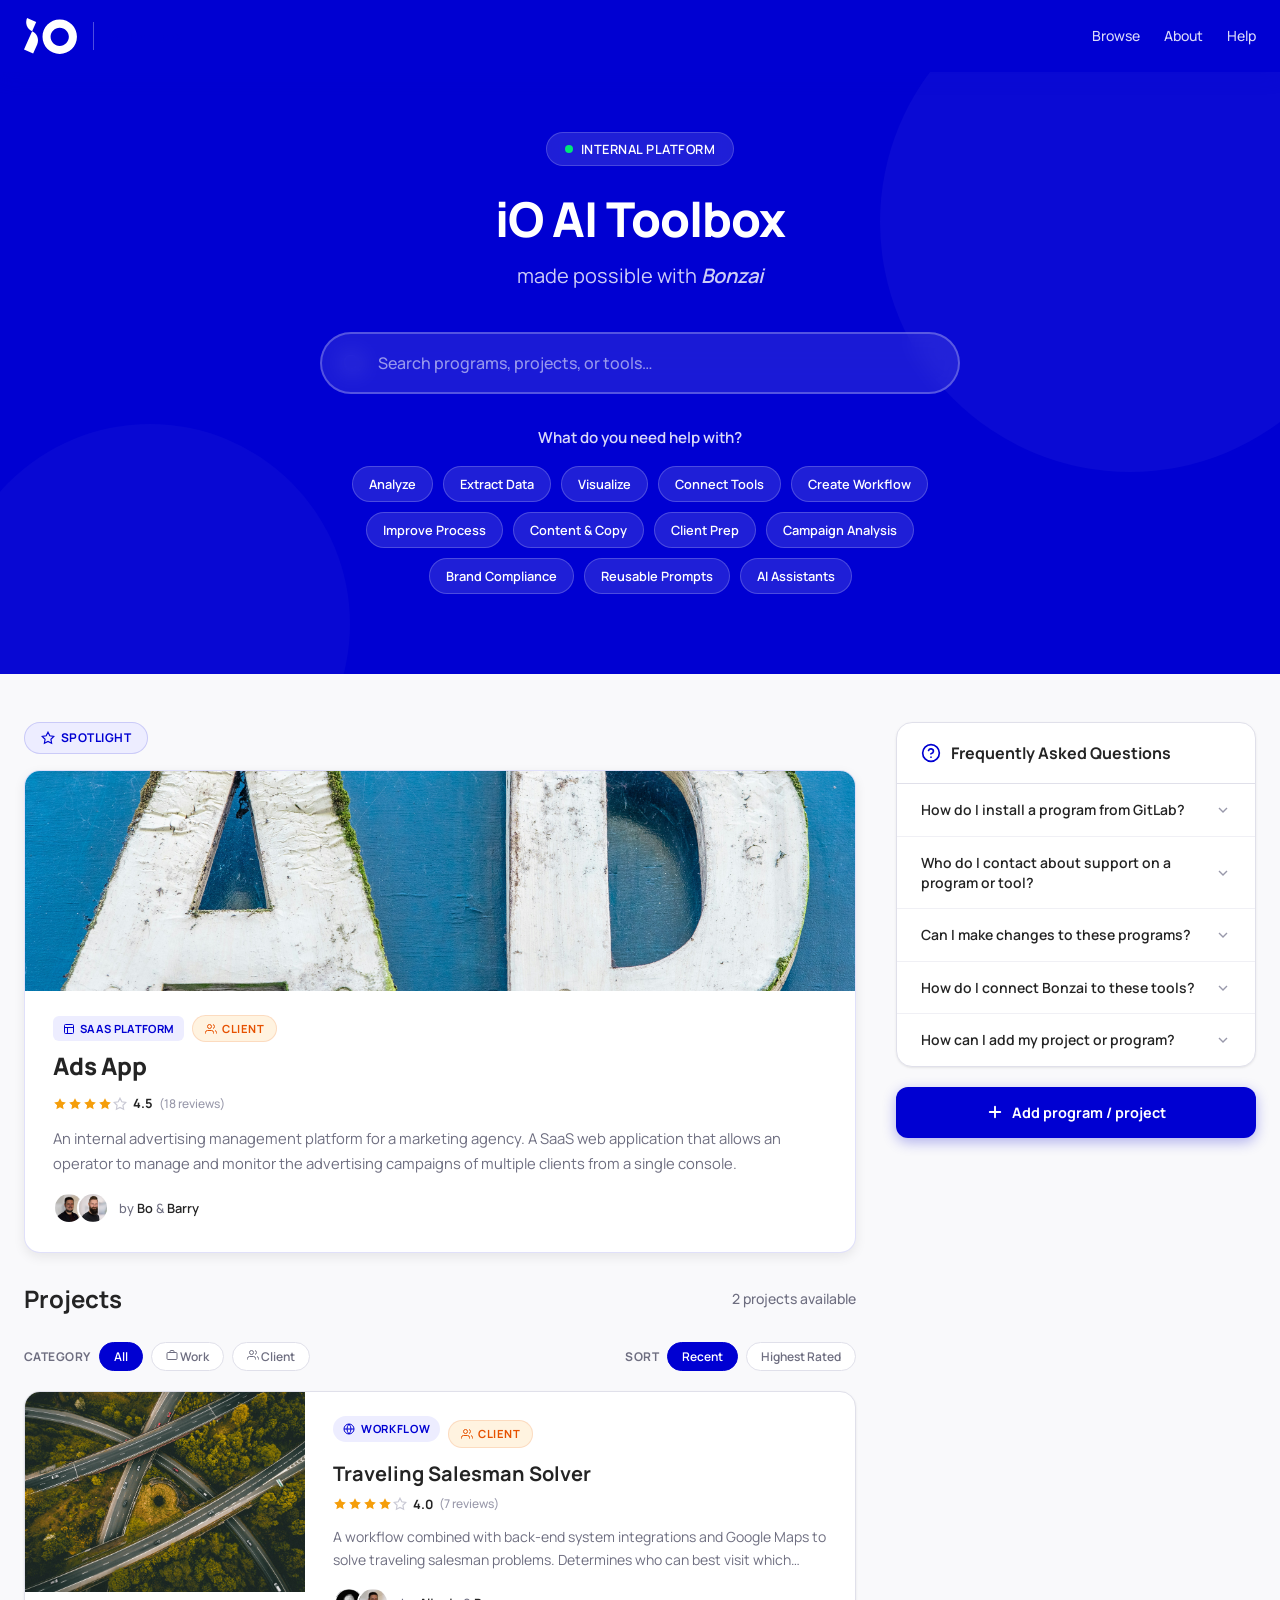
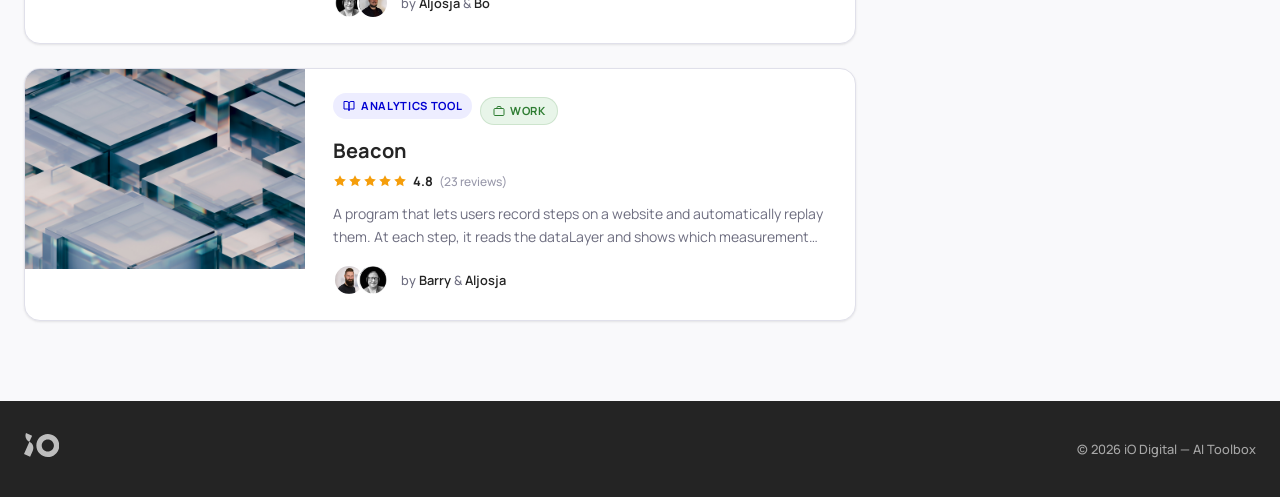
==== commit b701c3de: "Updated to version that makes it easier to search for solution Updated to version that makes it easi" ====
--- a/index.html
+++ b/index.html
@@ -3,7 +3,7 @@
 <head>
     <meta charset="UTF-8">
     <meta name="viewport" content="width=device-width, initial-scale=1.0">
-    <title>iO VibeCode Marketplace</title>
+    <title>iO AI Toolbox</title>
     <link rel="stylesheet" href="css/styles.css">
     <link rel="icon" type="image/svg+xml" href="brand assets/iO_Avatar.svg">
 </head>
@@ -19,7 +19,7 @@
                 <path d="M594.5,26c-158.22,0-286.5,128.27-286.5,286.5s128.28,286.5,286.5,286.5,286.5-128.27,286.5-286.5S752.73,26,594.5,26ZM594.5,464.51c-83.95,0-152.01-68.06-152.01-152.01s68.05-152.02,152.01-152.02,152.01,68.07,152.01,152.02-68.05,152.01-152.01,152.01Z"/>
             </svg>
             <span class="logo-divider"></span>
-            <span class="logo-text">VibeCode Marketplace</span>
+            <span class="logo-text">AI Toolbox</span>
         </a>
         <nav class="header-nav">
             <a href="index.html">Browse</a>
@@ -36,7 +36,7 @@
             <span class="badge-dot"></span>
             Internal Platform
         </div>
-        <h1>iO VibeCode Marketplace</h1>
+        <h1>iO AI Toolbox</h1>
         <p class="subtitle">made possible with <em>Bonzai</em></p>
         <div class="search-wrapper">
             <svg class="search-icon" viewBox="0 0 24 24" fill="none" stroke="currentColor" stroke-width="2" stroke-linecap="round" stroke-linejoin="round">
@@ -44,6 +44,23 @@
                 <line x1="21" y1="21" x2="16.65" y2="16.65"/>
             </svg>
             <input type="text" class="search-bar" id="searchInput" placeholder="Search programs, projects, or tools…">
+        </div>
+        <div class="help-filters">
+            <p class="help-label">What do you need help with?</p>
+            <div class="filter-chips">
+                <button class="filter-chip" data-help="analyze">Analyze</button>
+                <button class="filter-chip" data-help="extract">Extract Data</button>
+                <button class="filter-chip" data-help="visualize">Visualize</button>
+                <button class="filter-chip" data-help="connect">Connect Tools</button>
+                <button class="filter-chip" data-help="workflow">Create Workflow</button>
+                <button class="filter-chip" data-help="improve">Improve Process</button>
+                <button class="filter-chip" data-help="content">Content & Copy</button>
+                <button class="filter-chip" data-help="client">Client Prep</button>
+                <button class="filter-chip" data-help="campaign">Campaign Analysis</button>
+                <button class="filter-chip" data-help="brand">Brand Compliance</button>
+                <button class="filter-chip" data-help="prompts">Reusable Prompts</button>
+                <button class="filter-chip" data-help="assistants">AI Assistants</button>
+            </div>
         </div>
     </div>
 </section>
@@ -258,7 +275,7 @@
                                 How can I add my project or program?
                                 <svg class="chevron" viewBox="0 0 24 24" fill="none" stroke="currentColor" stroke-width="2"><polyline points="6 9 12 15 18 9"/></svg>
                             </button>
-                            <div class="faq-answer"><div class="faq-answer-inner">Click the "Add program / project" button and fill out the submission form with a project name, description, header image, GitLab link, and contact info.</div></div>
+                            <div class="faq-answer"><div class="faq-answer-inner">Click the "Add program / project" button and fill out the comprehensive submission form. Include project details, problem description, examples, setup instructions, requirements, and contact information for both lead developer and co-creator.</div></div>
                         </li>
                     </ul>
                 </div>
@@ -315,25 +332,59 @@
                     <div class="banner-preview" id="bannerPreview"><img id="bannerPreviewImg" src="" alt="Banner preview"></div>
                 </div>
                 <div class="form-group">
-                    <label class="form-label" for="shortDesc">Short description <span class="required">*</span></label>
-                    <textarea class="form-textarea" id="shortDesc" rows="3" placeholder="Briefly describe what your project does…" required></textarea>
-                </div>
-                <div class="form-group">
-                    <label class="form-label" for="audience">Who is this for?</label>
-                    <textarea class="form-textarea" id="audience" rows="2" placeholder="Describe the target audience or team…"></textarea>
-                </div>
-                <div class="form-group">
-                    <label class="form-label" for="dependencies">Dependencies &amp; Requirements</label>
-                    <textarea class="form-textarea" id="dependencies" rows="2" placeholder="e.g. Node.js 18+, Docker, Google Ads API key…"></textarea>
-                </div>
-                <div class="form-row">
-                    <div class="form-group">
-                        <label class="form-label" for="contactName">Contact person <span class="required">*</span></label>
-                        <input type="text" class="form-input" id="contactName" placeholder="Full name" required>
-                    </div>
-                    <div class="form-group">
-                        <label class="form-label" for="contactEmail">Contact email <span class="required">*</span></label>
-                        <input type="email" class="form-input" id="contactEmail" placeholder="name@iodigital.com" required>
+                    <label class="form-label" for="problemSolved">What problem does this solve? <span class="required">*</span></label>
+                    <textarea class="form-textarea" id="problemSolved" rows="3" placeholder="Describe the specific problem or challenge your project addresses…" required></textarea>
+                    <span class="form-hint">Explain the pain point or inefficiency your project solves</span>
+                </div>
+                <div class="form-group">
+                    <label class="form-label" for="description">Description <span class="required">*</span></label>
+                    <textarea class="form-textarea" id="description" rows="4" placeholder="Provide a detailed description of what your project does and how it works…" required></textarea>
+                </div>
+                <div class="form-group">
+                    <label class="form-label">Example</label>
+                    <div class="form-row">
+                        <div class="form-group">
+                            <label class="form-label" for="exampleInput">Input example</label>
+                            <textarea class="form-textarea" id="exampleInput" rows="2" placeholder="Describe what goes into your tool…"></textarea>
+                        </div>
+                        <div class="form-group">
+                            <label class="form-label" for="exampleOutput">Output example</label>
+                            <textarea class="form-textarea" id="exampleOutput" rows="2" placeholder="Describe what your tool produces…"></textarea>
+                        </div>
+                    </div>
+                    <span class="form-hint">Provide a concrete example of input and output to help users understand your project</span>
+                </div>
+                <div class="form-group">
+                    <label class="form-label" for="howToStart">How to start <span class="required">*</span></label>
+                    <textarea class="form-textarea" id="howToStart" rows="4" placeholder="Step-by-step instructions on how to get started with your project…" required></textarea>
+                    <span class="form-hint">Provide clear setup and getting started instructions</span>
+                </div>
+                <div class="form-group">
+                    <label class="form-label" for="accessNeeded">What access is needed?</label>
+                    <textarea class="form-textarea" id="accessNeeded" rows="3" placeholder="e.g. Node.js 18+, Docker, Google Ads API key, PostgreSQL database…"></textarea>
+                    <span class="form-hint">List technical requirements, API keys, software dependencies, etc.</span>
+                </div>
+                <div class="form-group">
+                    <label class="form-label">Who can I connect with?</label>
+                    <div class="form-row">
+                        <div class="form-group">
+                            <label class="form-label" for="leadName">Contact person <span class="required">*</span></label>
+                            <input type="text" class="form-input" id="leadName" placeholder="Full name" required>
+                        </div>
+                        <div class="form-group">
+                            <label class="form-label" for="leadEmail">Contact email <span class="required">*</span></label>
+                            <input type="email" class="form-input" id="leadEmail" placeholder="name@iodigital.com" required>
+                        </div>
+                    </div>
+                    <div class="form-row">
+                        <div class="form-group">
+                            <label class="form-label" for="coCreatorName">Second contact (optional)</label>
+                            <input type="text" class="form-input" id="coCreatorName" placeholder="Full name">
+                        </div>
+                        <div class="form-group">
+                            <label class="form-label" for="coCreatorEmail">Second contact email (optional)</label>
+                            <input type="email" class="form-input" id="coCreatorEmail" placeholder="name@iodigital.com">
+                        </div>
                     </div>
                 </div>
                 <div class="form-group">
@@ -379,7 +430,7 @@
                 <path d="M594.5,26c-158.22,0-286.5,128.27-286.5,286.5s128.28,286.5,286.5,286.5,286.5-128.27,286.5-286.5S752.73,26,594.5,26ZM594.5,464.51c-83.95,0-152.01-68.06-152.01-152.01s68.05-152.02,152.01-152.02,152.01,68.07,152.01,152.02-68.05,152.01-152.01,152.01Z"/>
             </svg>
         </div>
-        <span class="footer-text">&copy; 2026 iO Digital — VibeCode Marketplace</span>
+        <span class="footer-text">&copy; 2026 iO Digital — AI Toolbox</span>
     </div>
 </footer>
 
--- a/css/styles.css
+++ b/css/styles.css
@@ -174,7 +174,6 @@
 .contact-card img { width:48px; height:48px; border-radius:50%; object-fit:cover; }
 .contact-info .contact-name { font-size:.875rem; font-weight:700; color:var(--io-black); }
 .contact-info .contact-role { font-size:.75rem; color:var(--io-gray-400); margin-bottom:4px; }
-.contact-info .contact-email { font-size:.8rem; font-weight:600; color:var(--io-blue); }
 
 /* FOOTER */
 .site-footer { background:var(--io-black); color:rgba(255,255,255,.6); padding:32px 0; }
@@ -318,6 +317,111 @@
 /* SPOTLIGHT */
 .spotlight-section { margin-bottom:32px; }
 .spotlight-header { margin-bottom:16px; }
+
+/* HELP FILTERS */
+.help-filters { margin-top: 32px; text-align: center; }
+.help-label { font-size: .95rem; font-weight: 600; color: rgba(255,255,255,.85); margin-bottom: 16px; }
+.filter-chips { display: flex; flex-wrap: wrap; justify-content: center; gap: 10px; max-width: 700px; margin: 0 auto; }
+.filter-chip { 
+    background: rgba(255,255,255,.12); 
+    border: 1px solid rgba(255,255,255,.2); 
+    color: #fff; 
+    padding: 8px 16px; 
+    border-radius: 100px; 
+    font-family: inherit; 
+    font-size: .8rem; 
+    font-weight: 600; 
+    cursor: pointer; 
+    transition: all .25s ease; 
+}
+.filter-chip:hover { background: rgba(255,255,255,.22); border-color: rgba(255,255,255,.35); transform: translateY(-2px); }
+.filter-chip.active { background: #fff; color: #0000d2; border-color: #fff; }
+
+/* IO EXAMPLE BOX */
+.io-example {
+    background: var(--io-blue-light);
+    border-left: 4px solid var(--io-blue);
+    border-radius: var(--radius-sm);
+    padding: 16px 20px;
+    margin: 20px 0;
+}
+.io-example h4 {
+    font-size: .85rem;
+    font-weight: 700;
+    color: var(--io-blue);
+    margin-bottom: 8px;
+    text-transform: uppercase;
+    letter-spacing: .03em;
+}
+.io-example p {
+    font-size: .9rem;
+    margin-bottom: 6px;
+    color: var(--io-black);
+}
+.io-example p:last-child { margin-bottom: 0; }
+
+/* CONTACT CARDS */
+.contact-grid {
+    display: grid;
+    grid-template-columns: repeat(auto-fit, minmax(200px, 1fr));
+    gap: 16px;
+    margin-top: 12px;
+}
+.contact-card {
+    background: var(--io-white);
+    border: 1px solid var(--io-gray-200);
+    border-radius: var(--radius-md);
+    padding: 20px;
+    text-align: center;
+    transition: all var(--transition);
+}
+.contact-card:hover {
+    transform: translateY(-2px);
+    box-shadow: 0 4px 12px rgba(0,0,0,.1);
+    border-color: var(--io-blue);
+}
+.contact-avatar {
+    width: 60px;
+    height: 60px;
+    border-radius: 50%;
+    background: var(--io-blue-light);
+    display: flex;
+    align-items: center;
+    justify-content: center;
+    margin: 0 auto 12px;
+    font-size: 1.5rem;
+    font-weight: 700;
+    color: var(--io-blue);
+}
+.contact-name {
+    font-size: .9rem;
+    font-weight: 600;
+    color: var(--io-black);
+    margin-bottom: 12px;
+}
+.contact-email {
+    display: inline-flex;
+    align-items: center;
+    gap: 6px;
+    padding: 6px 12px;
+    background: var(--io-blue);
+    color: var(--io-white) !important;
+    text-decoration: none;
+    border-radius: var(--radius-sm);
+    font-size: .75rem;
+    font-weight: 600;
+    transition: all var(--transition);
+}
+.contact-email:hover {
+    background: var(--io-blue-dark);
+    transform: translateY(-1px);
+}
+.contact-email svg {
+    width: 12px;
+    height: 12px;
+    color: var(--io-white) !important;
+    stroke: var(--io-white) !important;
+}
 .spotlight-badge { display:inline-flex; align-items:center; gap:6px; background:var(--io-blue-light); color:var(--io-blue); border:1px solid rgba(0,0,210,.15); border-radius:100px; padding:5px 16px; font-size:.75rem; font-weight:700; letter-spacing:.04em; text-transform:uppercase; }
 .spotlight-badge svg { flex-shrink:0; }
 .spotlight-card.spotlight-card { display:block; background:var(--io-white); border-radius:var(--radius-lg); overflow:hidden; box-shadow:var(--shadow-md); border:1.5px solid rgba(0,0,210,.12); transition:all var(--transition); text-decoration:none; color:inherit; cursor:pointer; }
